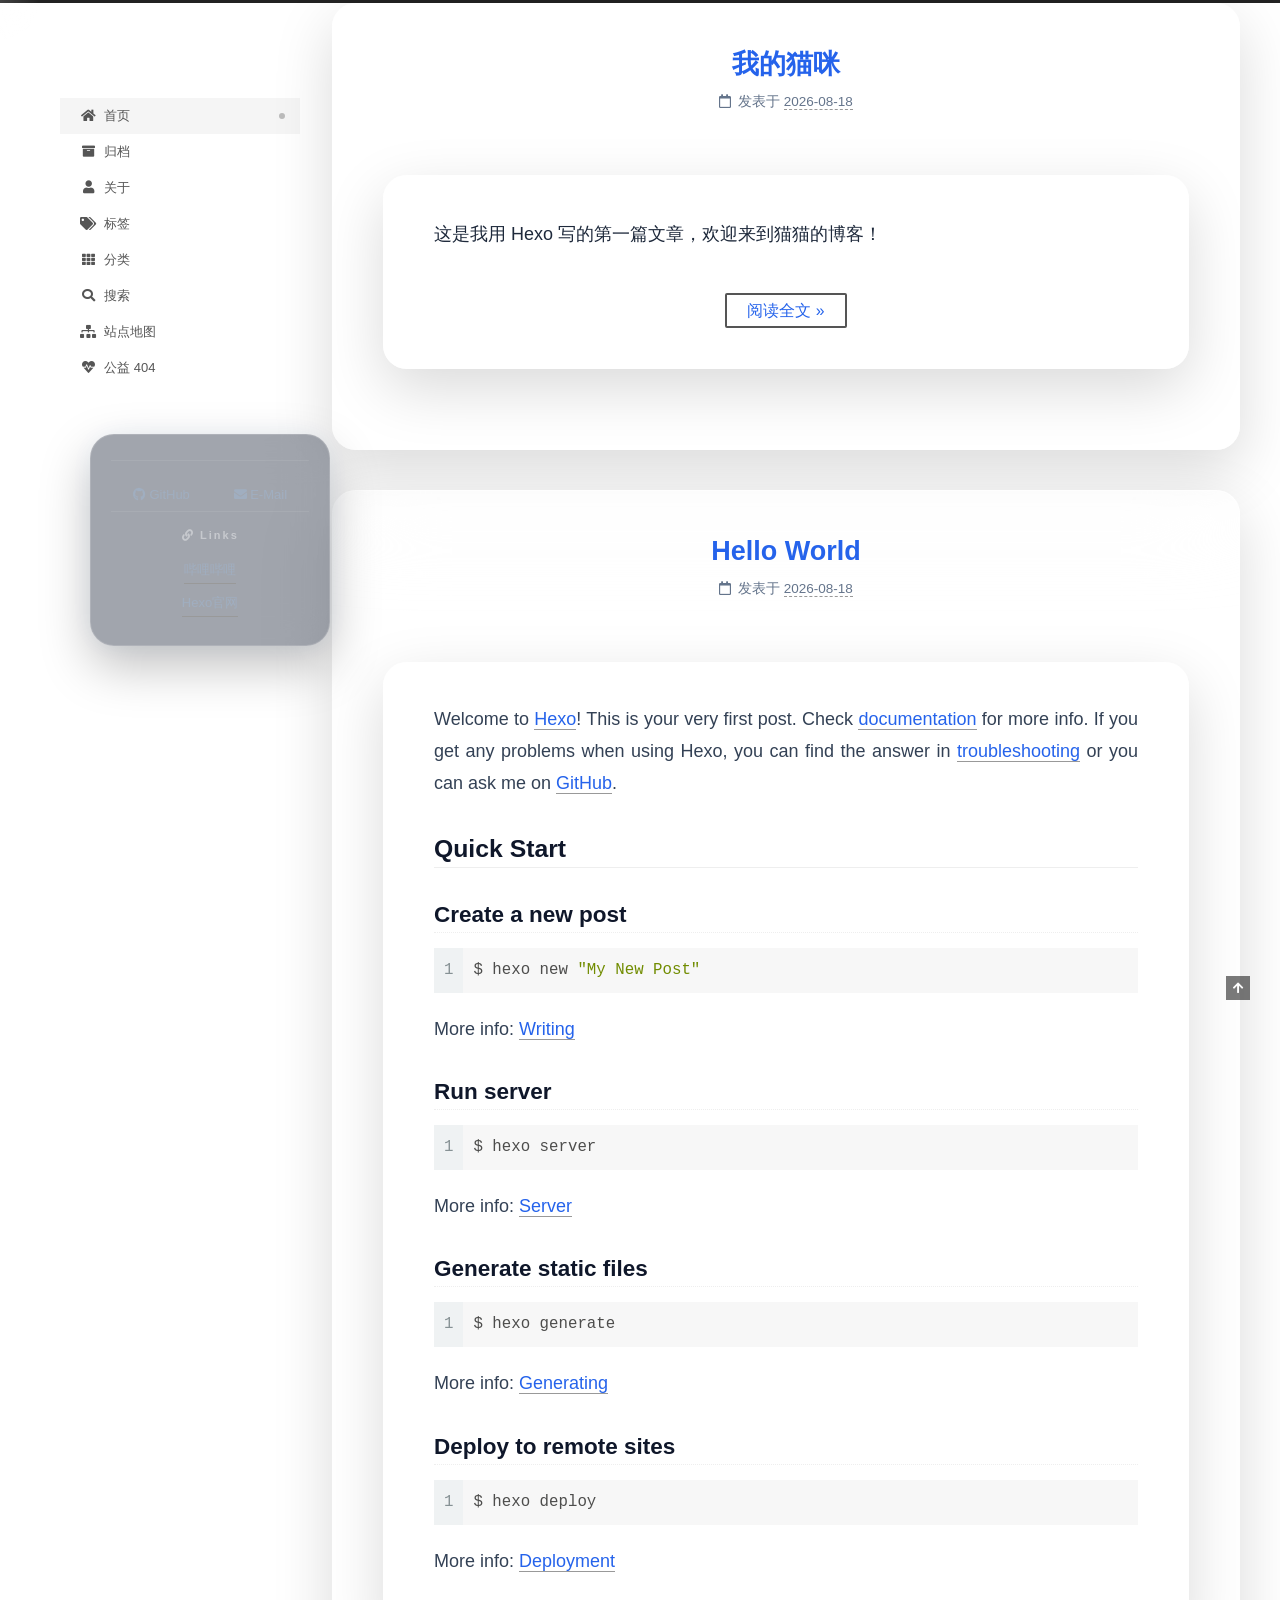
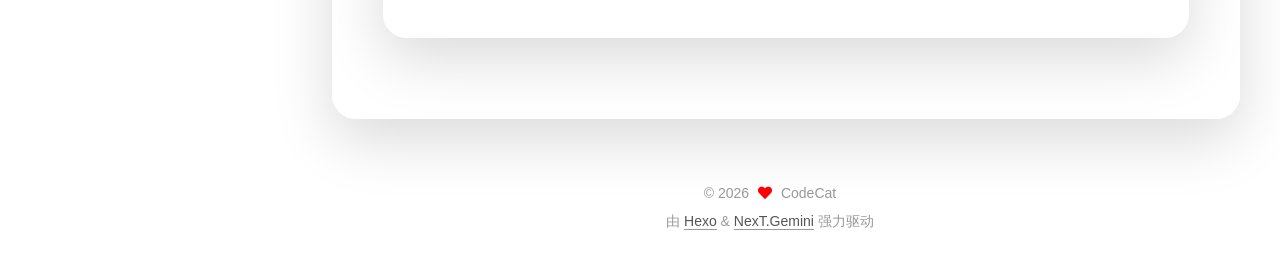
==== index.html @ e02eefaa "Site updated: 2026-08-18 12:33:23" ====
<!DOCTYPE html>
<html lang="zh-CN">
<head>
  <meta charset="UTF-8">
<meta name="viewport" content="width=device-width, initial-scale=1, maximum-scale=2">
<meta name="theme-color" content="#222">
<meta name="generator" content="Hexo 8.1.2">
  <link rel="apple-touch-icon" sizes="180x180" href="/images/apple-touch-icon-next.png">
  <link rel="icon" type="image/png" sizes="32x32" href="/images/favicon-32x32-next.png">
  <link rel="icon" type="image/png" sizes="16x16" href="/images/favicon-16x16-next.png">
  <link rel="mask-icon" href="/images/logo.svg" color="#222">

<link rel="stylesheet" href="/css/main.css">


<link rel="stylesheet" href="/lib/font-awesome/css/all.min.css">

<script id="hexo-configurations">
    var NexT = window.NexT || {};
    var CONFIG = {"hostname":"example.com","root":"/","scheme":"Gemini","version":"7.8.0","exturl":false,"sidebar":{"position":"left","display":"post","padding":18,"offset":12,"onmobile":false,"background":"rgba(255, 255, 255, 0.75)","backdrop":true},"copycode":{"enable":false,"show_result":false,"style":null},"back2top":{"enable":true,"sidebar":false,"scrollpercent":false},"bookmark":{"enable":false,"color":"#222","save":"auto"},"fancybox":false,"mediumzoom":false,"lazyload":false,"pangu":false,"comments":{"style":"tabs","active":null,"storage":true,"lazyload":false,"nav":null},"algolia":{"hits":{"per_page":10},"labels":{"input_placeholder":"Search for Posts","hits_empty":"We didn't find any results for the search: ${query}","hits_stats":"${hits} results found in ${time} ms"}},"localsearch":{"enable":false,"trigger":"auto","top_n_per_article":1,"unescape":false,"preload":false},"motion":{"enable":true,"async":false,"transition":{"post_block":"fadeIn","post_header":"slideDownIn","post_body":"slideDownIn","coll_header":"slideLeftIn","sidebar":"slideUpIn"}}};
  </script>

  <meta name="description" content="一个涉及多方面的博客">
<meta property="og:type" content="website">
<meta property="og:title" content="CodeCat&#39;s Blog">
<meta property="og:url" content="http://example.com/index.html">
<meta property="og:site_name" content="CodeCat&#39;s Blog">
<meta property="og:description" content="一个涉及多方面的博客">
<meta property="og:locale" content="zh_CN">
<meta property="article:author" content="CodeCat">
<meta name="twitter:card" content="summary">

<link rel="canonical" href="http://example.com/">


<script id="page-configurations">
  // https://hexo.io/docs/variables.html
  CONFIG.page = {
    sidebar: "",
    isHome : true,
    isPost : false,
    lang   : 'zh-CN'
  };
</script>

  <title>CodeCat's Blog</title>
  






  <noscript>
  <style>
  .use-motion .brand,
  .use-motion .menu-item,
  .sidebar-inner,
  .use-motion .post-block,
  .use-motion .pagination,
  .use-motion .comments,
  .use-motion .post-header,
  .use-motion .post-body,
  .use-motion .collection-header { opacity: initial; }

  .use-motion .site-title,
  .use-motion .site-subtitle {
    opacity: initial;
    top: initial;
  }

  .use-motion .logo-line-before i { left: initial; }
  .use-motion .logo-line-after i { right: initial; }
  </style>
</noscript>

</head>

<body itemscope itemtype="http://schema.org/WebPage">
  <div class="container use-motion">
    <div class="headband"></div>

    <header class="header" itemscope itemtype="http://schema.org/WPHeader">
      <div class="header-inner"><div class="site-brand-container">
  <div class="site-nav-toggle">
    <div class="toggle" aria-label="切换导航栏">
      <span class="toggle-line toggle-line-first"></span>
      <span class="toggle-line toggle-line-middle"></span>
      <span class="toggle-line toggle-line-last"></span>
    </div>
  </div>

  <div class="site-meta">

    <a href="/" class="brand" rel="start">
      <span class="logo-line-before"><i></i></span>
      <h1 class="site-title">CodeCat's Blog</h1>
      <span class="logo-line-after"><i></i></span>
    </a>
  </div>

  <div class="site-nav-right">
    <div class="toggle popup-trigger">
    </div>
  </div>
</div>




<nav class="site-nav">
  <ul id="menu" class="main-menu menu">
        <li class="menu-item menu-item-home">

    <a href="/" rel="section"><i class="fa fa-home fa-fw"></i>首页</a>

  </li>
        <li class="menu-item menu-item-archives">

    <a href="/archives/" rel="section"><i class="fa fa-archive fa-fw"></i>归档</a>

  </li>
        <li class="menu-item menu-item-about">

    <a href="/about/" rel="section"><i class="fa fa-user fa-fw"></i>关于</a>

  </li>
        <li class="menu-item menu-item-tags">

    <a href="/tags/" rel="section"><i class="fa fa-tags fa-fw"></i>标签</a>

  </li>
        <li class="menu-item menu-item-categories">

    <a href="/categories/" rel="section"><i class="fa fa-th fa-fw"></i>分类</a>

  </li>
        <li class="menu-item menu-item-search">

    <a href="/search/" rel="section"><i class="fa fa-search fa-fw"></i>搜索</a>

  </li>
        <li class="menu-item menu-item-sitemap">

    <a href="/sitemap.xml" rel="section"><i class="fa fa-sitemap fa-fw"></i>站点地图</a>

  </li>
        <li class="menu-item menu-item-commonweal">

    <a href="/404/" rel="section"><i class="fa fa-heartbeat fa-fw"></i>公益 404</a>

  </li>
  </ul>
</nav>




</div>
    </header>

    
  <div class="back-to-top">
    <i class="fa fa-arrow-up"></i>
    <span>0%</span>
  </div>


    <main class="main">
      <div class="main-inner">
        <div class="content-wrap">
          

          <div class="content index posts-expand">
            
      
  
  
  <article itemscope itemtype="http://schema.org/Article" class="post-block" lang="zh-CN">
    <link itemprop="mainEntityOfPage" href="http://example.com/2026/08/18/%E6%88%91%E7%9A%84%E7%8C%AB%E5%92%AA/">

    <span hidden itemprop="author" itemscope itemtype="http://schema.org/Person">
      <meta itemprop="image" content="https://cdn-icons-png.flaticon.com/512/616/408/616408.png">
      <meta itemprop="name" content="CodeCat">
      <meta itemprop="description" content="一个涉及多方面的博客">
    </span>

    <span hidden itemprop="publisher" itemscope itemtype="http://schema.org/Organization">
      <meta itemprop="name" content="CodeCat's Blog">
    </span>
      <header class="post-header">
        <h2 class="post-title" itemprop="name headline">
          
            <a href="/2026/08/18/%E6%88%91%E7%9A%84%E7%8C%AB%E5%92%AA/" class="post-title-link" itemprop="url">我的猫咪</a>
        </h2>

        <div class="post-meta">
            <span class="post-meta-item">
              <span class="post-meta-item-icon">
                <i class="far fa-calendar"></i>
              </span>
              <span class="post-meta-item-text">发表于</span>
              

              <time title="创建时间：2026-08-18 14:00:00 / 修改时间：11:48:17" itemprop="dateCreated datePublished" datetime="2026-08-18T14:00:00+08:00">2026-08-18</time>
            </span>

          

        </div>
      </header>

    
    
    
    <div class="post-body" itemprop="articleBody">

      
          这是我用 Hexo 写的第一篇文章，欢迎来到猫猫的博客！
          <!--noindex-->
            <div class="post-button">
              <a class="btn" href="/2026/08/18/%E6%88%91%E7%9A%84%E7%8C%AB%E5%92%AA/#more" rel="contents">
                阅读全文 &raquo;
              </a>
            </div>
          <!--/noindex-->
        
      
    </div>

    
    
    
      <footer class="post-footer">
        <div class="post-eof"></div>
      </footer>
  </article>
  
  
  

      
  
  
  <article itemscope itemtype="http://schema.org/Article" class="post-block" lang="zh-CN">
    <link itemprop="mainEntityOfPage" href="http://example.com/2026/08/18/hello-world/">

    <span hidden itemprop="author" itemscope itemtype="http://schema.org/Person">
      <meta itemprop="image" content="https://cdn-icons-png.flaticon.com/512/616/408/616408.png">
      <meta itemprop="name" content="CodeCat">
      <meta itemprop="description" content="一个涉及多方面的博客">
    </span>

    <span hidden itemprop="publisher" itemscope itemtype="http://schema.org/Organization">
      <meta itemprop="name" content="CodeCat's Blog">
    </span>
      <header class="post-header">
        <h2 class="post-title" itemprop="name headline">
          
            <a href="/2026/08/18/hello-world/" class="post-title-link" itemprop="url">Hello World</a>
        </h2>

        <div class="post-meta">
            <span class="post-meta-item">
              <span class="post-meta-item-icon">
                <i class="far fa-calendar"></i>
              </span>
              <span class="post-meta-item-text">发表于</span>

              <time title="创建时间：2026-08-18 10:49:06" itemprop="dateCreated datePublished" datetime="2026-08-18T10:49:06+08:00">2026-08-18</time>
            </span>

          

        </div>
      </header>

    
    
    
    <div class="post-body" itemprop="articleBody">

      
          <p>Welcome to <a target="_blank" rel="noopener" href="https://hexo.io/">Hexo</a>! This is your very first post. Check <a target="_blank" rel="noopener" href="https://hexo.io/docs/">documentation</a> for more info. If you get any problems when using Hexo, you can find the answer in <a target="_blank" rel="noopener" href="https://hexo.io/docs/troubleshooting.html">troubleshooting</a> or you can ask me on <a target="_blank" rel="noopener" href="https://github.com/hexojs/hexo/issues">GitHub</a>.</p>
<h2 id="Quick-Start"><a href="#Quick-Start" class="headerlink" title="Quick Start"></a>Quick Start</h2><h3 id="Create-a-new-post"><a href="#Create-a-new-post" class="headerlink" title="Create a new post"></a>Create a new post</h3><figure class="highlight bash"><table><tr><td class="gutter"><pre><span class="line">1</span><br></pre></td><td class="code"><pre><span class="line">$ hexo new <span class="string">&quot;My New Post&quot;</span></span><br></pre></td></tr></table></figure>

<p>More info: <a target="_blank" rel="noopener" href="https://hexo.io/docs/writing.html">Writing</a></p>
<h3 id="Run-server"><a href="#Run-server" class="headerlink" title="Run server"></a>Run server</h3><figure class="highlight bash"><table><tr><td class="gutter"><pre><span class="line">1</span><br></pre></td><td class="code"><pre><span class="line">$ hexo server</span><br></pre></td></tr></table></figure>

<p>More info: <a target="_blank" rel="noopener" href="https://hexo.io/docs/server.html">Server</a></p>
<h3 id="Generate-static-files"><a href="#Generate-static-files" class="headerlink" title="Generate static files"></a>Generate static files</h3><figure class="highlight bash"><table><tr><td class="gutter"><pre><span class="line">1</span><br></pre></td><td class="code"><pre><span class="line">$ hexo generate</span><br></pre></td></tr></table></figure>

<p>More info: <a target="_blank" rel="noopener" href="https://hexo.io/docs/generating.html">Generating</a></p>
<h3 id="Deploy-to-remote-sites"><a href="#Deploy-to-remote-sites" class="headerlink" title="Deploy to remote sites"></a>Deploy to remote sites</h3><figure class="highlight bash"><table><tr><td class="gutter"><pre><span class="line">1</span><br></pre></td><td class="code"><pre><span class="line">$ hexo deploy</span><br></pre></td></tr></table></figure>

<p>More info: <a target="_blank" rel="noopener" href="https://hexo.io/docs/one-command-deployment.html">Deployment</a></p>

      
    </div>

    
    
    
      <footer class="post-footer">
        <div class="post-eof"></div>
      </footer>
  </article>
  
  
  


  



          </div>
          

<script>
  window.addEventListener('tabs:register', () => {
    let { activeClass } = CONFIG.comments;
    if (CONFIG.comments.storage) {
      activeClass = localStorage.getItem('comments_active') || activeClass;
    }
    if (activeClass) {
      let activeTab = document.querySelector(`a[href="#comment-${activeClass}"]`);
      if (activeTab) {
        activeTab.click();
      }
    }
  });
  if (CONFIG.comments.storage) {
    window.addEventListener('tabs:click', event => {
      if (!event.target.matches('.tabs-comment .tab-content .tab-pane')) return;
      let commentClass = event.target.classList[1];
      localStorage.setItem('comments_active', commentClass);
    });
  }
</script>

        </div>
          
  
  <div class="toggle sidebar-toggle">
    <span class="toggle-line toggle-line-first"></span>
    <span class="toggle-line toggle-line-middle"></span>
    <span class="toggle-line toggle-line-last"></span>
  </div>

  <aside class="sidebar">
    <div class="sidebar-inner">

      <ul class="sidebar-nav motion-element">
        <li class="sidebar-nav-toc">
          文章目录
        </li>
        <li class="sidebar-nav-overview">
          站点概览
        </li>
      </ul>

      <!--noindex-->
      <div class="post-toc-wrap sidebar-panel">
      </div>
      <!--/noindex-->

      <div class="site-overview-wrap sidebar-panel">
        <div class="site-author motion-element" itemprop="author" itemscope itemtype="http://schema.org/Person">
    <img class="site-author-image" itemprop="image" alt="CodeCat"
      src="https://cdn-icons-png.flaticon.com/512/616/408/616408.png">
  <p class="site-author-name" itemprop="name">CodeCat</p>
  <div class="site-description" itemprop="description">一个涉及多方面的博客</div>
</div>
<div class="site-state-wrap motion-element">
  <nav class="site-state">
      <div class="site-state-item site-state-posts">
          <a href="/archives/">
        
          <span class="site-state-item-count">2</span>
          <span class="site-state-item-name">日志</span>
        </a>
      </div>
  </nav>
</div>
  <div class="links-of-author motion-element">
      <span class="links-of-author-item">
        <a href="https://github.com/CodeCat250704" title="GitHub → https:&#x2F;&#x2F;github.com&#x2F;CodeCat250704" rel="noopener" target="_blank"><i class="fab fa-github fa-fw"></i>GitHub</a>
      </span>
      <span class="links-of-author-item">
        <a href="mailto:xsh3304832000@163.com" title="E-Mail → mailto:xsh3304832000@163.com" rel="noopener" target="_blank"><i class="fa fa-envelope fa-fw"></i>E-Mail</a>
      </span>
  </div>


  <div class="links-of-blogroll motion-element">
    <div class="links-of-blogroll-title"><i class="fa fa-link fa-fw"></i>
      Links
    </div>
    <ul class="links-of-blogroll-list">
        <li class="links-of-blogroll-item">
          <a href="https://www.bilibili.com/" title="https:&#x2F;&#x2F;www.bilibili.com" rel="noopener" target="_blank">哔哩哔哩</a>
        </li>
        <li class="links-of-blogroll-item">
          <a href="https://hexo.io/" title="https:&#x2F;&#x2F;hexo.io" rel="noopener" target="_blank">Hexo官网</a>
        </li>
    </ul>
  </div>

      </div>

    </div>
  </aside>
  <div id="sidebar-dimmer"></div>


      </div>
    </main>

    <footer class="footer">
      <div class="footer-inner">
        

        

<div class="copyright">
  
  &copy; 
  <span itemprop="copyrightYear">2026</span>
  <span class="with-love">
    <i class="fa fa-heart"></i>
  </span>
  <span class="author" itemprop="copyrightHolder">CodeCat</span>
</div>
  <div class="powered-by">由 <a href="https://hexo.io/" class="theme-link" rel="noopener" target="_blank">Hexo</a> & <a href="https://theme-next.org/" class="theme-link" rel="noopener" target="_blank">NexT.Gemini</a> 强力驱动
  </div>

        








      </div>
    </footer>
  </div>

  
  <script src="/lib/anime.min.js"></script>
  <script src="/lib/velocity/velocity.min.js"></script>
  <script src="/lib/velocity/velocity.ui.min.js"></script>

<script src="/js/utils.js"></script>

<script src="/js/motion.js"></script>


<script src="/js/schemes/pisces.js"></script>


<script src="/js/next-boot.js"></script>




  















  

  

<!-- ======================================================= -->
<!-- 引入动态水波与水花溅出特效 -->
<!-- ======================================================= -->
<style>
  /* 水波纹容器 - 覆盖全屏 */
  #ripple-container {
    position: fixed;
    top: 0;
    left: 0;
    width: 100vw;
    height: 100vh;
    pointer-events: none; /* 让鼠标事件穿透过去，不影响点击博客本身 */
    z-index: 9999;
    overflow: hidden;
  }

  /* 单个水花粒子的样式 */
  .ripple-particle {
    position: absolute;
    border-radius: 50%;
    background: rgba(255, 255, 255, 0.4);
    transform: translate(-50%, -50%) scale(0);
    animation: rippleEffect 1s ease-out forwards;
    pointer-events: none;
  }

  /* 鼠标移动的流光微光 */
  .glow-follow {
    position: absolute;
    width: 80px;
    height: 80px;
    border-radius: 50%;
    background: radial-gradient(circle, rgba(255, 255, 255, 0.15) 0%, transparent 70%);
    transform: translate(-50%, -50%);
    transition: all 0.1s linear;
    pointer-events: none;
  }

  /* 水花溅出的动画定义 */
  @keyframes rippleEffect {
    0% {
      transform: translate(-50%, -50%) scale(0);
      opacity: 1;
    }
    100% {
      transform: translate(-50%, -50%) scale(4);
      opacity: 0;
    }
  }
</style>

<!-- 挂载节点 -->
<div id="ripple-container">
  <div class="glow-follow" id="mouseGlow"></div>
</div>

<script>
  document.addEventListener('DOMContentLoaded', function() {
    const container = document.getElementById('ripple-container');
    const glow = document.getElementById('mouseGlow');

    // 1. 鼠标移动：产生淡淡的流光跟随
    document.addEventListener('mousemove', function(e) {
      glow.style.left = e.clientX + 'px';
      glow.style.top = e.clientY + 'px';
    });

    // 2. 鼠标点击（无论是左键、右键、中键）：产生水花溅出
    document.addEventListener('mousedown', function(e) {
      // 创建 6 个随机方向的粒子，模拟水花
      for (let i = 0; i < 6; i++) {
        const particle = document.createElement('div');
        particle.className = 'ripple-particle';
        
        // 随机大小 15px ~ 40px
        const size = Math.random() * 25 + 15;
        particle.style.width = size + 'px';
        particle.style.height = size + 'px';
        particle.style.left = e.clientX + 'px';
        particle.style.top = e.clientY + 'px';

        // 随机颜色（半透明白+微弱彩色）
        const hue = Math.random() * 360;
        particle.style.background = `hsla(${hue}, 80%, 80%, 0.4)`;

        // 随机方向偏移
        const angle = Math.random() * Math.PI * 2;
        const distance = Math.random() * 40 + 20;
        const tx = Math.cos(angle) * distance;
        const ty = Math.sin(angle) * distance - 10; // 稍微向上飘

        // 注入自定义动画
        particle.style.animation = `rippleEffect 0.8s ease-out forwards`;
        particle.style.transform = `translate(calc(-50% + ${tx}px), calc(-50% + ${ty}px)) scale(0)`;

        container.appendChild(particle);

        // 动画结束后自动移除节点，防止卡顿
        setTimeout(() => {
          particle.remove();
        }, 800);
      }
    });
  });
</script>
<!-- ======================================================= -->

<!-- 菜单点击360度翻转特效 -->
<script>
document.addEventListener('DOMContentLoaded', function() {
  // 找到所有侧边栏的菜单按钮
  const menuItems = document.querySelectorAll('.menu-item a');
  
  menuItems.forEach(function(btn) {
    btn.addEventListener('click', function(e) {
      // 移除其他按钮可能残留的动画类
      document.querySelectorAll('.menu-item a.flip-active').forEach(function(el) {
        el.classList.remove('flip-active');
      });
      
      // 给当前点击的按钮加上触发类
      btn.classList.add('flip-active');
      
      // 动画结束后移除类（方便下次点击）
      setTimeout(() => {
        btn.classList.remove('flip-active');
      }, 800);
    });
  });
});
</script>

<style>
/* 翻转动画核心 CSS */
.menu-item a {
  transition: all 0.3s ease !important;
  backface-visibility: hidden !important;
}

.menu-item a.flip-active {
  animation: flip360 0.7s cubic-bezier(0.455, 0.030, 0.515, 0.955) forwards !important;
}

@keyframes flip360 {
  0% {
    transform: rotateY(0deg) scale(1);
    background: rgba(255, 255, 255, 0.05);
  }
  50% {
    transform: rotateY(180deg) scale(1.15);
    background: rgba(0, 150, 255, 0.4);
    border-color: rgba(255, 255, 255, 0.8);
    box-shadow: 0 0 40px rgba(0, 150, 255, 0.6);
  }
  100% {
    transform: rotateY(360deg) scale(1);
    background: rgba(255, 255, 255, 0.08);
  }
}
</style>

</body>
</html>
---- css/main.css ----
:root {
  --body-bg-color: #eee;
  --content-bg-color: #fff;
  --card-bg-color: #f5f5f5;
  --text-color: #555;
  --blockquote-color: #666;
  --link-color: #555;
  --link-hover-color: #222;
  --brand-color: #fff;
  --brand-hover-color: #fff;
  --table-row-odd-bg-color: #f9f9f9;
  --table-row-hover-bg-color: #f5f5f5;
  --menu-item-bg-color: #f5f5f5;
  --btn-default-bg: #fff;
  --btn-default-color: #555;
  --btn-default-border-color: #555;
  --btn-default-hover-bg: #222;
  --btn-default-hover-color: #fff;
  --btn-default-hover-border-color: #222;
}
@media (prefers-color-scheme: dark) {
  :root {
    --body-bg-color: #282828;
    --content-bg-color: #333;
    --card-bg-color: #555;
    --text-color: #ccc;
    --blockquote-color: #bbb;
    --link-color: #ccc;
    --link-hover-color: #eee;
    --brand-color: #ddd;
    --brand-hover-color: #ddd;
    --table-row-odd-bg-color: #282828;
    --table-row-hover-bg-color: #363636;
    --menu-item-bg-color: #555;
    --btn-default-bg: #222;
    --btn-default-color: #ccc;
    --btn-default-border-color: #555;
    --btn-default-hover-bg: #666;
    --btn-default-hover-color: #ccc;
    --btn-default-hover-border-color: #666;
  }
  img {
    opacity: 0.75;
  }
  img:hover {
    opacity: 0.9;
  }
}
html {
  line-height: 1.15; /* 1 */
  -webkit-text-size-adjust: 100%; /* 2 */
}
body {
  margin: 0;
}
main {
  display: block;
}
h1 {
  font-size: 2em;
  margin: 0.67em 0;
}
hr {
  box-sizing: content-box; /* 1 */
  height: 0; /* 1 */
  overflow: visible; /* 2 */
}
pre {
  font-family: monospace, monospace; /* 1 */
  font-size: 1em; /* 2 */
}
a {
  background: transparent;
}
abbr[title] {
  border-bottom: none; /* 1 */
  text-decoration: underline; /* 2 */
  text-decoration: underline dotted; /* 2 */
}
b,
strong {
  font-weight: bolder;
}
code,
kbd,
samp {
  font-family: monospace, monospace; /* 1 */
  font-size: 1em; /* 2 */
}
small {
  font-size: 80%;
}
sub,
sup {
  font-size: 75%;
  line-height: 0;
  position: relative;
  vertical-align: baseline;
}
sub {
  bottom: -0.25em;
}
sup {
  top: -0.5em;
}
img {
  border-style: none;
}
button,
input,
optgroup,
select,
textarea {
  font-family: inherit; /* 1 */
  font-size: 100%; /* 1 */
  line-height: 1.15; /* 1 */
  margin: 0; /* 2 */
}
button,
input {
/* 1 */
  overflow: visible;
}
button,
select {
/* 1 */
  text-transform: none;
}
button,
[type='button'],
[type='reset'],
[type='submit'] {
  -webkit-appearance: button;
}
button::-moz-focus-inner,
[type='button']::-moz-focus-inner,
[type='reset']::-moz-focus-inner,
[type='submit']::-moz-focus-inner {
  border-style: none;
  padding: 0;
}
button:-moz-focusring,
[type='button']:-moz-focusring,
[type='reset']:-moz-focusring,
[type='submit']:-moz-focusring {
  outline: 1px dotted ButtonText;
}
fieldset {
  padding: 0.35em 0.75em 0.625em;
}
legend {
  box-sizing: border-box; /* 1 */
  color: inherit; /* 2 */
  display: table; /* 1 */
  max-width: 100%; /* 1 */
  padding: 0; /* 3 */
  white-space: normal; /* 1 */
}
progress {
  vertical-align: baseline;
}
textarea {
  overflow: auto;
}
[type='checkbox'],
[type='radio'] {
  box-sizing: border-box; /* 1 */
  padding: 0; /* 2 */
}
[type='number']::-webkit-inner-spin-button,
[type='number']::-webkit-outer-spin-button {
  height: auto;
}
[type='search'] {
  outline-offset: -2px; /* 2 */
  -webkit-appearance: textfield; /* 1 */
}
[type='search']::-webkit-search-decoration {
  -webkit-appearance: none;
}
::-webkit-file-upload-button {
  font: inherit; /* 2 */
  -webkit-appearance: button; /* 1 */
}
details {
  display: block;
}
summary {
  display: list-item;
}
template {
  display: none;
}
[hidden] {
  display: none;
}
::selection {
  background: #262a30;
  color: #eee;
}
html,
body {
  height: 100%;
}
body {
  background: var(--body-bg-color);
  color: var(--text-color);
  font-family: 'Lato', "PingFang SC", "Microsoft YaHei", sans-serif;
  font-size: 1em;
  line-height: 2;
}
@media (max-width: 991px) {
  body {
    padding-left: 0 !important;
    padding-right: 0 !important;
  }
}
h1,
h2,
h3,
h4,
h5,
h6 {
  font-family: 'Lato', "PingFang SC", "Microsoft YaHei", sans-serif;
  font-weight: bold;
  line-height: 1.5;
  margin: 20px 0 15px;
}
h1 {
  font-size: 1.5em;
}
h2 {
  font-size: 1.375em;
}
h3 {
  font-size: 1.25em;
}
h4 {
  font-size: 1.125em;
}
h5 {
  font-size: 1em;
}
h6 {
  font-size: 0.875em;
}
p {
  margin: 0 0 20px 0;
}
a,
span.exturl {
  border-bottom: 1px solid #999;
  color: var(--link-color);
  outline: 0;
  text-decoration: none;
  overflow-wrap: break-word;
  word-wrap: break-word;
  cursor: pointer;
}
a:hover,
span.exturl:hover {
  border-bottom-color: var(--link-hover-color);
  color: var(--link-hover-color);
}
iframe,
img,
video {
  display: block;
  margin-left: auto;
  margin-right: auto;
  max-width: 100%;
}
hr {
  background-image: repeating-linear-gradient(-45deg, #ddd, #ddd 4px, transparent 4px, transparent 8px);
  border: 0;
  height: 3px;
  margin: 40px 0;
}
blockquote {
  border-left: 4px solid #ddd;
  color: var(--blockquote-color);
  margin: 0;
  padding: 0 15px;
}
blockquote cite::before {
  content: '-';
  padding: 0 5px;
}
dt {
  font-weight: bold;
}
dd {
  margin: 0;
  padding: 0;
}
kbd {
  background-color: #f5f5f5;
  background-image: linear-gradient(#eee, #fff, #eee);
  border: 1px solid #ccc;
  border-radius: 0.2em;
  box-shadow: 0.1em 0.1em 0.2em rgba(0,0,0,0.1);
  color: #555;
  font-family: inherit;
  padding: 0.1em 0.3em;
  white-space: nowrap;
}
.table-container {
  overflow: auto;
}
table {
  border-collapse: collapse;
  border-spacing: 0;
  font-size: 0.875em;
  margin: 0 0 20px 0;
  width: 100%;
}
tbody tr:nth-of-type(odd) {
  background: var(--table-row-odd-bg-color);
}
tbody tr:hover {
  background: var(--table-row-hover-bg-color);
}
caption,
th,
td {
  font-weight: normal;
  padding: 8px;
  vertical-align: middle;
}
th,
td {
  border: 1px solid #ddd;
  border-bottom: 3px solid #ddd;
}
th {
  font-weight: 700;
  padding-bottom: 10px;
}
td {
  border-bottom-width: 1px;
}
.btn {
  background: var(--btn-default-bg);
  border: 2px solid var(--btn-default-border-color);
  border-radius: 2px;
  color: var(--btn-default-color);
  display: inline-block;
  font-size: 0.875em;
  line-height: 2;
  padding: 0 20px;
  text-decoration: none;
  transition-property: background-color;
  transition-delay: 0s;
  transition-duration: 0.2s;
  transition-timing-function: ease-in-out;
}
.btn:hover {
  background: var(--btn-default-hover-bg);
  border-color: var(--btn-default-hover-border-color);
  color: var(--btn-default-hover-color);
}
.btn + .btn {
  margin: 0 0 8px 8px;
}
.btn .fa-fw {
  text-align: left;
  width: 1.285714285714286em;
}
.toggle {
  line-height: 0;
}
.toggle .toggle-line {
  background: #fff;
  display: inline-block;
  height: 2px;
  left: 0;
  position: relative;
  top: 0;
  transition: all 0.4s;
  vertical-align: top;
  width: 100%;
}
.toggle .toggle-line:not(:first-child) {
  margin-top: 3px;
}
.toggle.toggle-arrow .toggle-line-first {
  left: 50%;
  top: 2px;
  transform: rotate(45deg);
  width: 50%;
}
.toggle.toggle-arrow .toggle-line-middle {
  left: 2px;
  width: 90%;
}
.toggle.toggle-arrow .toggle-line-last {
  left: 50%;
  top: -2px;
  transform: rotate(-45deg);
  width: 50%;
}
.toggle.toggle-close .toggle-line-first {
  transform: rotate(-45deg);
  top: 5px;
}
.toggle.toggle-close .toggle-line-middle {
  opacity: 0;
}
.toggle.toggle-close .toggle-line-last {
  transform: rotate(45deg);
  top: -5px;
}
.highlight,
pre {
  background: #f7f7f7;
  color: #4d4d4c;
  line-height: 1.6;
  margin: 0 auto 20px;
}
pre,
code {
  font-family: consolas, Menlo, monospace, "PingFang SC", "Microsoft YaHei";
}
code {
  background: #eee;
  border-radius: 3px;
  color: #555;
  padding: 2px 4px;
  overflow-wrap: break-word;
  word-wrap: break-word;
}
.highlight *::selection {
  background: #d6d6d6;
}
.highlight pre {
  border: 0;
  margin: 0;
  padding: 10px 0;
}
.highlight table {
  border: 0;
  margin: 0;
  width: auto;
}
.highlight td {
  border: 0;
  padding: 0;
}
.highlight figcaption {
  background: #eff2f3;
  color: #4d4d4c;
  display: flex;
  font-size: 0.875em;
  justify-content: space-between;
  line-height: 1.2;
  padding: 0.5em;
}
.highlight figcaption a {
  color: #4d4d4c;
}
.highlight figcaption a:hover {
  border-bottom-color: #4d4d4c;
}
.highlight .gutter {
  -moz-user-select: none;
  -ms-user-select: none;
  -webkit-user-select: none;
  user-select: none;
}
.highlight .gutter pre {
  background: #eff2f3;
  color: #869194;
  padding-left: 10px;
  padding-right: 10px;
  text-align: right;
}
.highlight .code pre {
  background: #f7f7f7;
  padding-left: 10px;
  width: 100%;
}
.gist table {
  width: auto;
}
.gist table td {
  border: 0;
}
pre {
  overflow: auto;
  padding: 10px;
}
pre code {
  background: none;
  color: #4d4d4c;
  font-size: 0.875em;
  padding: 0;
  text-shadow: none;
}
pre .deletion {
  background: #fdd;
}
pre .addition {
  background: #dfd;
}
pre .meta {
  color: #eab700;
  -moz-user-select: none;
  -ms-user-select: none;
  -webkit-user-select: none;
  user-select: none;
}
pre .comment {
  color: #8e908c;
}
pre .variable,
pre .attribute,
pre .tag,
pre .name,
pre .regexp,
pre .ruby .constant,
pre .xml .tag .title,
pre .xml .pi,
pre .xml .doctype,
pre .html .doctype,
pre .css .id,
pre .css .class,
pre .css .pseudo {
  color: #c82829;
}
pre .number,
pre .preprocessor,
pre .built_in,
pre .builtin-name,
pre .literal,
pre .params,
pre .constant,
pre .command {
  color: #f5871f;
}
pre .ruby .class .title,
pre .css .rules .attribute,
pre .string,
pre .symbol,
pre .value,
pre .inheritance,
pre .header,
pre .ruby .symbol,
pre .xml .cdata,
pre .special,
pre .formula {
  color: #718c00;
}
pre .title,
pre .css .hexcolor {
  color: #3e999f;
}
pre .function,
pre .python .decorator,
pre .python .title,
pre .ruby .function .title,
pre .ruby .title .keyword,
pre .perl .sub,
pre .javascript .title,
pre .coffeescript .title {
  color: #4271ae;
}
pre .keyword,
pre .javascript .function {
  color: #8959a8;
}
.blockquote-center {
  border-left: none;
  margin: 40px 0;
  padding: 0;
  position: relative;
  text-align: center;
}
.blockquote-center .fa {
  display: block;
  opacity: 0.6;
  position: absolute;
  width: 100%;
}
.blockquote-center .fa-quote-left {
  border-top: 1px solid #ccc;
  text-align: left;
  top: -20px;
}
.blockquote-center .fa-quote-right {
  border-bottom: 1px solid #ccc;
  text-align: right;
  bottom: -20px;
}
.blockquote-center p,
.blockquote-center div {
  text-align: center;
}
.post-body .group-picture img {
  margin: 0 auto;
  padding: 0 3px;
}
.group-picture-row {
  margin-bottom: 6px;
  overflow: hidden;
}
.group-picture-column {
  float: left;
  margin-bottom: 10px;
}
.post-body .label {
  color: #555;
  display: inline;
  padding: 0 2px;
}
.post-body .label.default {
  background: #f0f0f0;
}
.post-body .label.primary {
  background: #efe6f7;
}
.post-body .label.info {
  background: #e5f2f8;
}
.post-body .label.success {
  background: #e7f4e9;
}
.post-body .label.warning {
  background: #fcf6e1;
}
.post-body .label.danger {
  background: #fae8eb;
}
.post-body .tabs {
  margin-bottom: 20px;
}
.post-body .tabs,
.tabs-comment {
  display: block;
  padding-top: 10px;
  position: relative;
}
.post-body .tabs ul.nav-tabs,
.tabs-comment ul.nav-tabs {
  display: flex;
  flex-wrap: wrap;
  margin: 0;
  margin-bottom: -1px;
  padding: 0;
}
@media (max-width: 413px) {
  .post-body .tabs ul.nav-tabs,
  .tabs-comment ul.nav-tabs {
    display: block;
    margin-bottom: 5px;
  }
}
.post-body .tabs ul.nav-tabs li.tab,
.tabs-comment ul.nav-tabs li.tab {
  border-bottom: 1px solid #ddd;
  border-left: 1px solid transparent;
  border-right: 1px solid transparent;
  border-top: 3px solid transparent;
  flex-grow: 1;
  list-style-type: none;
  border-radius: 0 0 0 0;
}
@media (max-width: 413px) {
  .post-body .tabs ul.nav-tabs li.tab,
  .tabs-comment ul.nav-tabs li.tab {
    border-bottom: 1px solid transparent;
    border-left: 3px solid transparent;
    border-right: 1px solid transparent;
    border-top: 1px solid transparent;
  }
}
@media (max-width: 413px) {
  .post-body .tabs ul.nav-tabs li.tab,
  .tabs-comment ul.nav-tabs li.tab {
    border-radius: 0;
  }
}
.post-body .tabs ul.nav-tabs li.tab a,
.tabs-comment ul.nav-tabs li.tab a {
  border-bottom: initial;
  display: block;
  line-height: 1.8;
  outline: 0;
  padding: 0.25em 0.75em;
  text-align: center;
  transition-delay: 0s;
  transition-duration: 0.2s;
  transition-timing-function: ease-out;
}
.post-body .tabs ul.nav-tabs li.tab a i,
.tabs-comment ul.nav-tabs li.tab a i {
  width: 1.285714285714286em;
}
.post-body .tabs ul.nav-tabs li.tab.active,
.tabs-comment ul.nav-tabs li.tab.active {
  border-bottom: 1px solid transparent;
  border-left: 1px solid #ddd;
  border-right: 1px solid #ddd;
  border-top: 3px solid #fc6423;
}
@media (max-width: 413px) {
  .post-body .tabs ul.nav-tabs li.tab.active,
  .tabs-comment ul.nav-tabs li.tab.active {
    border-bottom: 1px solid #ddd;
    border-left: 3px solid #fc6423;
    border-right: 1px solid #ddd;
    border-top: 1px solid #ddd;
  }
}
.post-body .tabs ul.nav-tabs li.tab.active a,
.tabs-comment ul.nav-tabs li.tab.active a {
  color: var(--link-color);
  cursor: default;
}
.post-body .tabs .tab-content .tab-pane,
.tabs-comment .tab-content .tab-pane {
  border: 1px solid #ddd;
  border-top: 0;
  padding: 20px 20px 0 20px;
  border-radius: 0;
}
.post-body .tabs .tab-content .tab-pane:not(.active),
.tabs-comment .tab-content .tab-pane:not(.active) {
  display: none;
}
.post-body .tabs .tab-content .tab-pane.active,
.tabs-comment .tab-content .tab-pane.active {
  display: block;
}
.post-body .tabs .tab-content .tab-pane.active:nth-of-type(1),
.tabs-comment .tab-content .tab-pane.active:nth-of-type(1) {
  border-radius: 0 0 0 0;
}
@media (max-width: 413px) {
  .post-body .tabs .tab-content .tab-pane.active:nth-of-type(1),
  .tabs-comment .tab-content .tab-pane.active:nth-of-type(1) {
    border-radius: 0;
  }
}
.post-body .note {
  border-radius: 3px;
  margin-bottom: 20px;
  padding: 1em;
  position: relative;
  border: 1px solid #eee;
  border-left-width: 5px;
}
.post-body .note h2,
.post-body .note h3,
.post-body .note h4,
.post-body .note h5,
.post-body .note h6 {
  margin-top: 0;
  border-bottom: initial;
  margin-bottom: 0;
  padding-top: 0;
}
.post-body .note p:first-child,
.post-body .note ul:first-child,
.post-body .note ol:first-child,
.post-body .note table:first-child,
.post-body .note pre:first-child,
.post-body .note blockquote:first-child,
.post-body .note img:first-child {
  margin-top: 0;
}
.post-body .note p:last-child,
.post-body .note ul:last-child,
.post-body .note ol:last-child,
.post-body .note table:last-child,
.post-body .note pre:last-child,
.post-body .note blockquote:last-child,
.post-body .note img:last-child {
  margin-bottom: 0;
}
.post-body .note.default {
  border-left-color: #777;
}
.post-body .note.default h2,
.post-body .note.default h3,
.post-body .note.default h4,
.post-body .note.default h5,
.post-body .note.default h6 {
  color: #777;
}
.post-body .note.primary {
  border-left-color: #6f42c1;
}
.post-body .note.primary h2,
.post-body .note.primary h3,
.post-body .note.primary h4,
.post-body .note.primary h5,
.post-body .note.primary h6 {
  color: #6f42c1;
}
.post-body .note.info {
  border-left-color: #428bca;
}
.post-body .note.info h2,
.post-body .note.info h3,
.post-body .note.info h4,
.post-body .note.info h5,
.post-body .note.info h6 {
  color: #428bca;
}
.post-body .note.success {
  border-left-color: #5cb85c;
}
.post-body .note.success h2,
.post-body .note.success h3,
.post-body .note.success h4,
.post-body .note.success h5,
.post-body .note.success h6 {
  color: #5cb85c;
}
.post-body .note.warning {
  border-left-color: #f0ad4e;
}
.post-body .note.warning h2,
.post-body .note.warning h3,
.post-body .note.warning h4,
.post-body .note.warning h5,
.post-body .note.warning h6 {
  color: #f0ad4e;
}
.post-body .note.danger {
  border-left-color: #d9534f;
}
.post-body .note.danger h2,
.post-body .note.danger h3,
.post-body .note.danger h4,
.post-body .note.danger h5,
.post-body .note.danger h6 {
  color: #d9534f;
}
.pagination .prev,
.pagination .next,
.pagination .page-number,
.pagination .space {
  display: inline-block;
  margin: 0 10px;
  padding: 0 11px;
  position: relative;
  top: -1px;
}
@media (max-width: 767px) {
  .pagination .prev,
  .pagination .next,
  .pagination .page-number,
  .pagination .space {
    margin: 0 5px;
  }
}
.pagination {
  border-top: 1px solid #eee;
  margin: 120px 0 0;
  text-align: center;
}
.pagination .prev,
.pagination .next,
.pagination .page-number {
  border-bottom: 0;
  border-top: 1px solid #eee;
  transition-property: border-color;
  transition-delay: 0s;
  transition-duration: 0.2s;
  transition-timing-function: ease-in-out;
}
.pagination .prev:hover,
.pagination .next:hover,
.pagination .page-number:hover {
  border-top-color: #222;
}
.pagination .space {
  margin: 0;
  padding: 0;
}
.pagination .prev {
  margin-left: 0;
}
.pagination .next {
  margin-right: 0;
}
.pagination .page-number.current {
  background: #ccc;
  border-top-color: #ccc;
  color: #fff;
}
@media (max-width: 767px) {
  .pagination {
    border-top: none;
  }
  .pagination .prev,
  .pagination .next,
  .pagination .page-number {
    border-bottom: 1px solid #eee;
    border-top: 0;
    margin-bottom: 10px;
    padding: 0 10px;
  }
  .pagination .prev:hover,
  .pagination .next:hover,
  .pagination .page-number:hover {
    border-bottom-color: #222;
  }
}
.comments {
  margin-top: 60px;
  overflow: hidden;
}
.comment-button-group {
  display: flex;
  flex-wrap: wrap-reverse;
  justify-content: center;
  margin: 1em 0;
}
.comment-button-group .comment-button {
  margin: 0.1em 0.2em;
}
.comment-button-group .comment-button.active {
  background: var(--btn-default-hover-bg);
  border-color: var(--btn-default-hover-border-color);
  color: var(--btn-default-hover-color);
}
.comment-position {
  display: none;
}
.comment-position.active {
  display: block;
}
.tabs-comment {
  background: var(--content-bg-color);
  margin-top: 4em;
  padding-top: 0;
}
.tabs-comment .comments {
  border: 0;
  box-shadow: none;
  margin-top: 0;
  padding-top: 0;
}
.container {
  min-height: 100%;
  position: relative;
}
.main-inner {
  margin: 0 auto;
  width: calc(100% - 20px);
}
@media (min-width: 1200px) {
  .main-inner {
    width: 1160px;
  }
}
@media (min-width: 1600px) {
  .main-inner {
    width: 73%;
  }
}
@media (max-width: 767px) {
  .content-wrap {
    padding: 0 20px;
  }
}
.header {
  background: transparent;
}
.header-inner {
  margin: 0 auto;
  width: calc(100% - 20px);
}
@media (min-width: 1200px) {
  .header-inner {
    width: 1160px;
  }
}
@media (min-width: 1600px) {
  .header-inner {
    width: 73%;
  }
}
.site-brand-container {
  display: flex;
  flex-shrink: 0;
  padding: 0 10px;
}
.headband {
  background: #222;
  height: 3px;
}
.site-meta {
  flex-grow: 1;
  text-align: center;
}
@media (max-width: 767px) {
  .site-meta {
    text-align: center;
  }
}
.brand {
  border-bottom: none;
  color: var(--brand-color);
  display: inline-block;
  line-height: 1.375em;
  padding: 0 40px;
  position: relative;
}
.brand:hover {
  color: var(--brand-hover-color);
}
.site-title {
  font-family: 'Lato', "PingFang SC", "Microsoft YaHei", sans-serif;
  font-size: 1.375em;
  font-weight: normal;
  margin: 0;
}
.site-subtitle {
  color: #ddd;
  font-size: 0.8125em;
  margin: 10px 0;
}
.use-motion .brand {
  opacity: 0;
}
.use-motion .site-title,
.use-motion .site-subtitle,
.use-motion .custom-logo-image {
  opacity: 0;
  position: relative;
  top: -10px;
}
.site-nav-toggle,
.site-nav-right {
  display: none;
}
@media (max-width: 767px) {
  .site-nav-toggle,
  .site-nav-right {
    display: flex;
    flex-direction: column;
    justify-content: center;
  }
}
.site-nav-toggle .toggle,
.site-nav-right .toggle {
  color: var(--text-color);
  padding: 10px;
  width: 22px;
}
.site-nav-toggle .toggle .toggle-line,
.site-nav-right .toggle .toggle-line {
  background: var(--text-color);
  border-radius: 1px;
}
.site-nav {
  display: block;
}
@media (max-width: 767px) {
  .site-nav {
    clear: both;
    display: none;
  }
}
.site-nav.site-nav-on {
  display: block;
}
.menu {
  margin-top: 20px;
  padding-left: 0;
  text-align: center;
}
.menu-item {
  display: inline-block;
  list-style: none;
  margin: 0 10px;
}
@media (max-width: 767px) {
  .menu-item {
    display: block;
    margin-top: 10px;
  }
  .menu-item.menu-item-search {
    display: none;
  }
}
.menu-item a,
.menu-item span.exturl {
  border-bottom: 0;
  display: block;
  font-size: 0.8125em;
  transition-property: border-color;
  transition-delay: 0s;
  transition-duration: 0.2s;
  transition-timing-function: ease-in-out;
}
@media (hover: none) {
  .menu-item a:hover,
  .menu-item span.exturl:hover {
    border-bottom-color: transparent !important;
  }
}
.menu-item .fa,
.menu-item .fab,
.menu-item .far,
.menu-item .fas {
  margin-right: 8px;
}
.menu-item .badge {
  display: inline-block;
  font-weight: bold;
  line-height: 1;
  margin-left: 0.35em;
  margin-top: 0.35em;
  text-align: center;
  white-space: nowrap;
}
@media (max-width: 767px) {
  .menu-item .badge {
    float: right;
    margin-left: 0;
  }
}
.menu-item-active a,
.menu .menu-item a:hover,
.menu .menu-item span.exturl:hover {
  background: var(--menu-item-bg-color);
}
.use-motion .menu-item {
  opacity: 0;
}
.sidebar {
  background: #222;
  bottom: 0;
  box-shadow: inset 0 2px 6px #000;
  position: fixed;
  top: 0;
}
@media (max-width: 991px) {
  .sidebar {
    display: none;
  }
}
.sidebar-inner {
  color: #999;
  padding: 18px 10px;
  text-align: center;
}
.cc-license {
  margin-top: 10px;
  text-align: center;
}
.cc-license .cc-opacity {
  border-bottom: none;
  opacity: 0.7;
}
.cc-license .cc-opacity:hover {
  opacity: 0.9;
}
.cc-license img {
  display: inline-block;
}
.site-author-image {
  border: 1px solid #eee;
  display: block;
  margin: 0 auto;
  max-width: 120px;
  padding: 2px;
  border-radius: 50%;
}
.site-author-name {
  color: var(--text-color);
  font-weight: 600;
  margin: 0;
  text-align: center;
}
.site-description {
  color: #999;
  font-size: 0.8125em;
  margin-top: 0;
  text-align: center;
}
.links-of-author {
  margin-top: 15px;
}
.links-of-author a,
.links-of-author span.exturl {
  border-bottom-color: #555;
  display: inline-block;
  font-size: 0.8125em;
  margin-bottom: 10px;
  margin-right: 10px;
  vertical-align: middle;
}
.links-of-author a::before,
.links-of-author span.exturl::before {
  background: #6929ff;
  border-radius: 50%;
  content: ' ';
  display: inline-block;
  height: 4px;
  margin-right: 3px;
  vertical-align: middle;
  width: 4px;
}
.sidebar-button {
  margin-top: 15px;
}
.sidebar-button a {
  border: 1px solid #fc6423;
  border-radius: 4px;
  color: #fc6423;
  display: inline-block;
  padding: 0 15px;
}
.sidebar-button a .fa,
.sidebar-button a .fab,
.sidebar-button a .far,
.sidebar-button a .fas {
  margin-right: 5px;
}
.sidebar-button a:hover {
  background: #fc6423;
  border: 1px solid #fc6423;
  color: #fff;
}
.sidebar-button a:hover .fa,
.sidebar-button a:hover .fab,
.sidebar-button a:hover .far,
.sidebar-button a:hover .fas {
  color: #fff;
}
.links-of-blogroll {
  font-size: 0.8125em;
  margin-top: 10px;
}
.links-of-blogroll-title {
  font-size: 0.875em;
  font-weight: 600;
  margin-top: 0;
}
.links-of-blogroll-list {
  list-style: none;
  margin: 0;
  padding: 0;
}
#sidebar-dimmer {
  display: none;
}
@media (max-width: 767px) {
  #sidebar-dimmer {
    background: #000;
    display: block;
    height: 100%;
    left: 100%;
    opacity: 0;
    position: fixed;
    top: 0;
    width: 100%;
    z-index: 1100;
  }
  .sidebar-active + #sidebar-dimmer {
    opacity: 0.7;
    transform: translateX(-100%);
    transition: opacity 0.5s;
  }
}
.sidebar-nav {
  margin: 0;
  padding-bottom: 20px;
  padding-left: 0;
}
.sidebar-nav li {
  border-bottom: 1px solid transparent;
  color: var(--text-color);
  cursor: pointer;
  display: inline-block;
  font-size: 0.875em;
}
.sidebar-nav li.sidebar-nav-overview {
  margin-left: 10px;
}
.sidebar-nav li:hover {
  color: #fc6423;
}
.sidebar-nav .sidebar-nav-active {
  border-bottom-color: #fc6423;
  color: #fc6423;
}
.sidebar-nav .sidebar-nav-active:hover {
  color: #fc6423;
}
.sidebar-panel {
  display: none;
  overflow-x: hidden;
  overflow-y: auto;
}
.sidebar-panel-active {
  display: block;
}
.sidebar-toggle {
  background: #222;
  bottom: 45px;
  cursor: pointer;
  height: 14px;
  left: 30px;
  padding: 5px;
  position: fixed;
  width: 14px;
  z-index: 1300;
}
@media (max-width: 991px) {
  .sidebar-toggle {
    left: 20px;
    opacity: 0.8;
    display: none;
  }
}
.sidebar-toggle:hover .toggle-line {
  background: #fc6423;
}
.post-toc {
  font-size: 0.875em;
}
.post-toc ol {
  list-style: none;
  margin: 0;
  padding: 0 2px 5px 10px;
  text-align: left;
}
.post-toc ol > ol {
  padding-left: 0;
}
.post-toc ol a {
  transition-property: all;
  transition-delay: 0s;
  transition-duration: 0.2s;
  transition-timing-function: ease-in-out;
}
.post-toc .nav-item {
  line-height: 1.8;
  overflow: hidden;
  text-overflow: ellipsis;
  white-space: nowrap;
}
.post-toc .nav .nav-child {
  display: none;
}
.post-toc .nav .active > .nav-child {
  display: block;
}
.post-toc .nav .active-current > .nav-child {
  display: block;
}
.post-toc .nav .active-current > .nav-child > .nav-item {
  display: block;
}
.post-toc .nav .active > a {
  border-bottom-color: #fc6423;
  color: #fc6423;
}
.post-toc .nav .active-current > a {
  color: #fc6423;
}
.post-toc .nav .active-current > a:hover {
  color: #fc6423;
}
.site-state {
  display: flex;
  justify-content: center;
  line-height: 1.4;
  margin-top: 10px;
  overflow: hidden;
  text-align: center;
  white-space: nowrap;
}
.site-state-item {
  padding: 0 15px;
}
.site-state-item:not(:first-child) {
  border-left: 1px solid #eee;
}
.site-state-item a {
  border-bottom: none;
}
.site-state-item-count {
  display: block;
  font-size: 1em;
  font-weight: 600;
  text-align: center;
}
.site-state-item-name {
  color: #999;
  font-size: 0.8125em;
}
.footer {
  color: #999;
  font-size: 0.875em;
  padding: 20px 0;
}
.footer.footer-fixed {
  bottom: 0;
  left: 0;
  position: absolute;
  right: 0;
}
.footer-inner {
  box-sizing: border-box;
  margin: 0 auto;
  text-align: center;
  width: calc(100% - 20px);
}
@media (min-width: 1200px) {
  .footer-inner {
    width: 1160px;
  }
}
@media (min-width: 1600px) {
  .footer-inner {
    width: 73%;
  }
}
.languages {
  display: inline-block;
  font-size: 1.125em;
  position: relative;
}
.languages .lang-select-label span {
  margin: 0 0.5em;
}
.languages .lang-select {
  height: 100%;
  left: 0;
  opacity: 0;
  position: absolute;
  top: 0;
  width: 100%;
}
.with-love {
  color: #ff0000;
  display: inline-block;
  margin: 0 5px;
}
.powered-by,
.theme-info {
  display: inline-block;
}
@-moz-keyframes iconAnimate {
  0%, 100% {
    transform: scale(1);
  }
  10%, 30% {
    transform: scale(0.9);
  }
  20%, 40%, 60%, 80% {
    transform: scale(1.1);
  }
  50%, 70% {
    transform: scale(1.1);
  }
}
@-webkit-keyframes iconAnimate {
  0%, 100% {
    transform: scale(1);
  }
  10%, 30% {
    transform: scale(0.9);
  }
  20%, 40%, 60%, 80% {
    transform: scale(1.1);
  }
  50%, 70% {
    transform: scale(1.1);
  }
}
@-o-keyframes iconAnimate {
  0%, 100% {
    transform: scale(1);
  }
  10%, 30% {
    transform: scale(0.9);
  }
  20%, 40%, 60%, 80% {
    transform: scale(1.1);
  }
  50%, 70% {
    transform: scale(1.1);
  }
}
@keyframes iconAnimate {
  0%, 100% {
    transform: scale(1);
  }
  10%, 30% {
    transform: scale(0.9);
  }
  20%, 40%, 60%, 80% {
    transform: scale(1.1);
  }
  50%, 70% {
    transform: scale(1.1);
  }
}
.back-to-top {
  font-size: 12px;
  text-align: center;
  transition-delay: 0s;
  transition-duration: 0.2s;
  transition-timing-function: ease-in-out;
}
.back-to-top {
  background: #222;
  bottom: -100px;
  box-sizing: border-box;
  color: #fff;
  cursor: pointer;
  left: 30px;
  opacity: 0.6;
  padding: 0 6px;
  position: fixed;
  transition-property: bottom;
  z-index: 1300;
  width: 24px;
}
.back-to-top span {
  display: none;
}
.back-to-top:hover {
  color: #fc6423;
}
.back-to-top.back-to-top-on {
  bottom: 30px;
}
@media (max-width: 991px) {
  .back-to-top {
    left: 20px;
    opacity: 0.8;
  }
}
.post-body {
  font-family: 'Lato', "PingFang SC", "Microsoft YaHei", sans-serif;
  overflow-wrap: break-word;
  word-wrap: break-word;
}
@media (min-width: 1200px) {
  .post-body {
    font-size: 1.125em;
  }
}
.post-body .exturl .fa {
  font-size: 0.875em;
  margin-left: 4px;
}
.post-body .image-caption,
.post-body .figure .caption {
  color: #999;
  font-size: 0.875em;
  font-weight: bold;
  line-height: 1;
  margin: -20px auto 15px;
  text-align: center;
}
.post-sticky-flag {
  display: inline-block;
  transform: rotate(30deg);
}
.post-button {
  margin-top: 40px;
  text-align: center;
}
.use-motion .post-block,
.use-motion .pagination,
.use-motion .comments {
  opacity: 0;
}
.use-motion .post-header {
  opacity: 0;
}
.use-motion .post-body {
  opacity: 0;
}
.use-motion .collection-header {
  opacity: 0;
}
.posts-collapse {
  margin-left: 35px;
  position: relative;
}
@media (max-width: 767px) {
  .posts-collapse {
    margin-left: 0px;
    margin-right: 0px;
  }
}
.posts-collapse .collection-title {
  font-size: 1.125em;
  position: relative;
}
.posts-collapse .collection-title::before {
  background: #999;
  border: 1px solid #fff;
  border-radius: 50%;
  content: ' ';
  height: 10px;
  left: 0;
  margin-left: -6px;
  margin-top: -4px;
  position: absolute;
  top: 50%;
  width: 10px;
}
.posts-collapse .collection-year {
  font-size: 1.5em;
  font-weight: bold;
  margin: 60px 0;
  position: relative;
}
.posts-collapse .collection-year::before {
  background: #bbb;
  border-radius: 50%;
  content: ' ';
  height: 8px;
  left: 0;
  margin-left: -4px;
  margin-top: -4px;
  position: absolute;
  top: 50%;
  width: 8px;
}
.posts-collapse .collection-header {
  display: block;
  margin: 0 0 0 20px;
}
.posts-collapse .collection-header small {
  color: #bbb;
  margin-left: 5px;
}
.posts-collapse .post-header {
  border-bottom: 1px dashed #ccc;
  margin: 30px 0;
  padding-left: 15px;
  position: relative;
  transition-property: border;
  transition-delay: 0s;
  transition-duration: 0.2s;
  transition-timing-function: ease-in-out;
}
.posts-collapse .post-header::before {
  background: #bbb;
  border: 1px solid #fff;
  border-radius: 50%;
  content: ' ';
  height: 6px;
  left: 0;
  margin-left: -4px;
  position: absolute;
  top: 0.75em;
  transition-property: background;
  width: 6px;
  transition-delay: 0s;
  transition-duration: 0.2s;
  transition-timing-function: ease-in-out;
}
.posts-collapse .post-header:hover {
  border-bottom-color: #666;
}
.posts-collapse .post-header:hover::before {
  background: #222;
}
.posts-collapse .post-meta {
  display: inline;
  font-size: 0.75em;
  margin-right: 10px;
}
.posts-collapse .post-title {
  display: inline;
}
.posts-collapse .post-title a,
.posts-collapse .post-title span.exturl {
  border-bottom: none;
  color: var(--link-color);
}
.posts-collapse .post-title .fa-external-link-alt {
  font-size: 0.875em;
  margin-left: 5px;
}
.posts-collapse::before {
  background: #f5f5f5;
  content: ' ';
  height: 100%;
  left: 0;
  margin-left: -2px;
  position: absolute;
  top: 1.25em;
  width: 4px;
}
.post-eof {
  background: #ccc;
  height: 1px;
  margin: 80px auto 60px;
  text-align: center;
  width: 8%;
}
.post-block:last-of-type .post-eof {
  display: none;
}
.content {
  padding-top: 40px;
}
@media (min-width: 992px) {
  .post-body {
    text-align: justify;
  }
}
@media (max-width: 991px) {
  .post-body {
    text-align: justify;
  }
}
.post-body h1,
.post-body h2,
.post-body h3,
.post-body h4,
.post-body h5,
.post-body h6 {
  padding-top: 10px;
}
.post-body h1 .header-anchor,
.post-body h2 .header-anchor,
.post-body h3 .header-anchor,
.post-body h4 .header-anchor,
.post-body h5 .header-anchor,
.post-body h6 .header-anchor {
  border-bottom-style: none;
  color: #ccc;
  float: right;
  margin-left: 10px;
  visibility: hidden;
}
.post-body h1 .header-anchor:hover,
.post-body h2 .header-anchor:hover,
.post-body h3 .header-anchor:hover,
.post-body h4 .header-anchor:hover,
.post-body h5 .header-anchor:hover,
.post-body h6 .header-anchor:hover {
  color: inherit;
}
.post-body h1:hover .header-anchor,
.post-body h2:hover .header-anchor,
.post-body h3:hover .header-anchor,
.post-body h4:hover .header-anchor,
.post-body h5:hover .header-anchor,
.post-body h6:hover .header-anchor {
  visibility: visible;
}
.post-body iframe,
.post-body img,
.post-body video {
  margin-bottom: 20px;
}
.post-body .video-container {
  height: 0;
  margin-bottom: 20px;
  overflow: hidden;
  padding-top: 75%;
  position: relative;
  width: 100%;
}
.post-body .video-container iframe,
.post-body .video-container object,
.post-body .video-container embed {
  height: 100%;
  left: 0;
  margin: 0;
  position: absolute;
  top: 0;
  width: 100%;
}
.post-gallery {
  align-items: center;
  display: grid;
  grid-gap: 10px;
  grid-template-columns: 1fr 1fr 1fr;
  margin-bottom: 20px;
}
@media (max-width: 767px) {
  .post-gallery {
    grid-template-columns: 1fr 1fr;
  }
}
.post-gallery a {
  border: 0;
}
.post-gallery img {
  margin: 0;
}
.posts-expand .post-header {
  font-size: 1.125em;
}
.posts-expand .post-title {
  font-size: 1.5em;
  font-weight: normal;
  margin: initial;
  text-align: center;
  overflow-wrap: break-word;
  word-wrap: break-word;
}
.posts-expand .post-title-link {
  border-bottom: none;
  color: var(--link-color);
  display: inline-block;
  position: relative;
  vertical-align: top;
}
.posts-expand .post-title-link::before {
  background: var(--link-color);
  bottom: 0;
  content: '';
  height: 2px;
  left: 0;
  position: absolute;
  transform: scaleX(0);
  visibility: hidden;
  width: 100%;
  transition-delay: 0s;
  transition-duration: 0.2s;
  transition-timing-function: ease-in-out;
}
.posts-expand .post-title-link:hover::before {
  transform: scaleX(1);
  visibility: visible;
}
.posts-expand .post-title-link .fa-external-link-alt {
  font-size: 0.875em;
  margin-left: 5px;
}
.posts-expand .post-meta {
  color: #999;
  font-family: 'Lato', "PingFang SC", "Microsoft YaHei", sans-serif;
  font-size: 0.75em;
  margin: 3px 0 60px 0;
  text-align: center;
}
.posts-expand .post-meta .post-description {
  font-size: 0.875em;
  margin-top: 2px;
}
.posts-expand .post-meta time {
  border-bottom: 1px dashed #999;
  cursor: pointer;
}
.post-meta .post-meta-item + .post-meta-item::before {
  content: '|';
  margin: 0 0.5em;
}
.post-meta-divider {
  margin: 0 0.5em;
}
.post-meta-item-icon {
  margin-right: 3px;
}
@media (max-width: 991px) {
  .post-meta-item-icon {
    display: inline-block;
  }
}
@media (max-width: 991px) {
  .post-meta-item-text {
    display: none;
  }
}
.post-nav {
  border-top: 1px solid #eee;
  display: flex;
  justify-content: space-between;
  margin-top: 15px;
  padding: 10px 5px 0;
}
.post-nav-item {
  flex: 1;
}
.post-nav-item a {
  border-bottom: none;
  display: block;
  font-size: 0.875em;
  line-height: 1.6;
  position: relative;
}
.post-nav-item a:active {
  top: 2px;
}
.post-nav-item .fa {
  font-size: 0.75em;
}
.post-nav-item:first-child {
  margin-right: 15px;
}
.post-nav-item:first-child .fa {
  margin-right: 5px;
}
.post-nav-item:last-child {
  margin-left: 15px;
  text-align: right;
}
.post-nav-item:last-child .fa {
  margin-left: 5px;
}
.rtl.post-body p,
.rtl.post-body a,
.rtl.post-body h1,
.rtl.post-body h2,
.rtl.post-body h3,
.rtl.post-body h4,
.rtl.post-body h5,
.rtl.post-body h6,
.rtl.post-body li,
.rtl.post-body ul,
.rtl.post-body ol {
  direction: rtl;
  font-family: UKIJ Ekran;
}
.rtl.post-title {
  font-family: UKIJ Ekran;
}
.post-tags {
  margin-top: 40px;
  text-align: center;
}
.post-tags a {
  display: inline-block;
  font-size: 0.8125em;
}
.post-tags a:not(:last-child) {
  margin-right: 10px;
}
.post-widgets {
  border-top: 1px solid #eee;
  margin-top: 15px;
  text-align: center;
}
.wp_rating {
  height: 20px;
  line-height: 20px;
  margin-top: 10px;
  padding-top: 6px;
  text-align: center;
}
.social-like {
  display: flex;
  font-size: 0.875em;
  justify-content: center;
  text-align: center;
}
.reward-container {
  margin: 20px auto;
  padding: 10px 0;
  text-align: center;
  width: 90%;
}
.reward-container button {
  background: transparent;
  border: 1px solid #fc6423;
  border-radius: 0;
  color: #fc6423;
  cursor: pointer;
  line-height: 2;
  outline: 0;
  padding: 0 15px;
  vertical-align: text-top;
}
.reward-container button:hover {
  background: #fc6423;
  border: 1px solid transparent;
  color: #fa9366;
}
#qr {
  padding-top: 20px;
}
#qr a {
  border: 0;
}
#qr img {
  display: inline-block;
  margin: 0.8em 2em 0 2em;
  max-width: 100%;
  width: 180px;
}
#qr p {
  text-align: center;
}
.category-all-page .category-all-title {
  text-align: center;
}
.category-all-page .category-all {
  margin-top: 20px;
}
.category-all-page .category-list {
  list-style: none;
  margin: 0;
  padding: 0;
}
.category-all-page .category-list-item {
  margin: 5px 10px;
}
.category-all-page .category-list-count {
  color: #bbb;
}
.category-all-page .category-list-count::before {
  content: ' (';
  display: inline;
}
.category-all-page .category-list-count::after {
  content: ') ';
  display: inline;
}
.category-all-page .category-list-child {
  padding-left: 10px;
}
.event-list {
  padding: 0;
}
.event-list hr {
  background: #222;
  margin: 20px 0 45px 0;
}
.event-list hr::after {
  background: #222;
  color: #fff;
  content: 'NOW';
  display: inline-block;
  font-weight: bold;
  padding: 0 5px;
  text-align: right;
}
.event-list .event {
  background: #222;
  margin: 20px 0;
  min-height: 40px;
  padding: 15px 0 15px 10px;
}
.event-list .event .event-summary {
  color: #fff;
  margin: 0;
  padding-bottom: 3px;
}
.event-list .event .event-summary::before {
  animation: dot-flash 1s alternate infinite ease-in-out;
  color: #fff;
  content: '\f111';
  display: inline-block;
  font-size: 10px;
  margin-right: 25px;
  vertical-align: middle;
  font-family: 'Font Awesome 5 Free';
  font-weight: 900;
}
.event-list .event .event-relative-time {
  color: #bbb;
  display: inline-block;
  font-size: 12px;
  font-weight: normal;
  padding-left: 12px;
}
.event-list .event .event-details {
  color: #fff;
  display: block;
  line-height: 18px;
  margin-left: 56px;
  padding-bottom: 6px;
  padding-top: 3px;
  text-indent: -24px;
}
.event-list .event .event-details::before {
  color: #fff;
  display: inline-block;
  margin-right: 9px;
  text-align: center;
  text-indent: 0;
  width: 14px;
  font-family: 'Font Awesome 5 Free';
  font-weight: 900;
}
.event-list .event .event-details.event-location::before {
  content: '\f041';
}
.event-list .event .event-details.event-duration::before {
  content: '\f017';
}
.event-list .event-past {
  background: #f5f5f5;
}
.event-list .event-past .event-summary,
.event-list .event-past .event-details {
  color: #bbb;
  opacity: 0.9;
}
.event-list .event-past .event-summary::before,
.event-list .event-past .event-details::before {
  animation: none;
  color: #bbb;
}
@-moz-keyframes dot-flash {
  from {
    opacity: 1;
    transform: scale(1);
  }
  to {
    opacity: 0;
    transform: scale(0.8);
  }
}
@-webkit-keyframes dot-flash {
  from {
    opacity: 1;
    transform: scale(1);
  }
  to {
    opacity: 0;
    transform: scale(0.8);
  }
}
@-o-keyframes dot-flash {
  from {
    opacity: 1;
    transform: scale(1);
  }
  to {
    opacity: 0;
    transform: scale(0.8);
  }
}
@keyframes dot-flash {
  from {
    opacity: 1;
    transform: scale(1);
  }
  to {
    opacity: 0;
    transform: scale(0.8);
  }
}
ul.breadcrumb {
  font-size: 0.75em;
  list-style: none;
  margin: 1em 0;
  padding: 0 2em;
  text-align: center;
}
ul.breadcrumb li {
  display: inline;
}
ul.breadcrumb li + li::before {
  content: '/\00a0';
  font-weight: normal;
  padding: 0.5em;
}
ul.breadcrumb li + li:last-child {
  font-weight: bold;
}
.tag-cloud {
  text-align: center;
}
.tag-cloud a {
  display: inline-block;
  margin: 10px;
}
.tag-cloud a:hover {
  color: var(--link-hover-color) !important;
}
.header {
  margin: 0 auto;
  position: relative;
  width: calc(100% - 20px);
}
@media (min-width: 1200px) {
  .header {
    width: 1160px;
  }
}
@media (min-width: 1600px) {
  .header {
    width: 73%;
  }
}
@media (max-width: 991px) {
  .header {
    width: auto;
  }
}
.header-inner {
  background: var(--content-bg-color);
  border-radius: initial;
  box-shadow: 0 2px 2px 0 rgba(0,0,0,0.12), 0 3px 1px -2px rgba(0,0,0,0.06), 0 1px 5px 0 rgba(0,0,0,0.12);
  overflow: hidden;
  padding: 0;
  position: absolute;
  top: 0;
  width: 240px;
}
@media (min-width: 1200px) {
  .header-inner {
    width: 240px;
  }
}
@media (max-width: 991px) {
  .header-inner {
    border-radius: initial;
    position: relative;
    width: auto;
  }
}
.main-inner {
  align-items: flex-start;
  display: flex;
  justify-content: space-between;
  flex-direction: row-reverse;
}
@media (max-width: 991px) {
  .main-inner {
    width: auto;
  }
}
.content-wrap {
  background: var(--content-bg-color);
  border-radius: initial;
  box-shadow: 0 2px 2px 0 rgba(0,0,0,0.12), 0 3px 1px -2px rgba(0,0,0,0.06), 0 1px 5px 0 rgba(0,0,0,0.12);
  box-sizing: border-box;
  padding: 40px;
  width: calc(100% - 252px);
}
@media (max-width: 991px) {
  .content-wrap {
    border-radius: initial;
    padding: 20px;
    width: 100%;
  }
}
.footer-inner {
  padding-left: 260px;
}
.back-to-top {
  left: auto;
  right: 30px;
}
@media (max-width: 991px) {
  .back-to-top {
    right: 20px;
  }
}
@media (max-width: 991px) {
  .footer-inner {
    padding-left: 0;
    padding-right: 0;
    width: auto;
  }
}
.site-brand-container {
  background: #222;
}
@media (max-width: 991px) {
  .site-brand-container {
    box-shadow: 0 0 16px rgba(0,0,0,0.5);
  }
}
.site-meta {
  padding: 20px 0;
}
.brand {
  padding: 0;
}
.site-subtitle {
  margin: 10px 10px 0;
}
.custom-logo-image {
  margin-top: 20px;
}
@media (max-width: 991px) {
  .custom-logo-image {
    display: none;
  }
}
@media (min-width: 768px) and (max-width: 991px) {
  .site-nav-toggle,
  .site-nav-right {
    display: flex;
    flex-direction: column;
    justify-content: center;
  }
}
.site-nav-toggle .toggle,
.site-nav-right .toggle {
  color: #fff;
}
.site-nav-toggle .toggle .toggle-line,
.site-nav-right .toggle .toggle-line {
  background: #fff;
}
@media (min-width: 768px) and (max-width: 991px) {
  .site-nav {
    display: none;
  }
}
.menu .menu-item {
  display: block;
  margin: 0;
}
.menu .menu-item a,
.menu .menu-item span.exturl {
  padding: 5px 20px;
  position: relative;
  text-align: left;
  transition-property: background-color;
}
@media (max-width: 991px) {
  .menu .menu-item.menu-item-search {
    display: none;
  }
}
.menu .menu-item .badge {
  background: #ccc;
  border-radius: 10px;
  color: #fff;
  float: right;
  padding: 2px 5px;
  text-shadow: 1px 1px 0 rgba(0,0,0,0.1);
  vertical-align: middle;
}
.main-menu .menu-item-active a::after {
  background: #bbb;
  border-radius: 50%;
  content: ' ';
  height: 6px;
  margin-top: -3px;
  position: absolute;
  right: 15px;
  top: 50%;
  width: 6px;
}
.sub-menu {
  background: var(--content-bg-color);
  border-bottom: 1px solid #ddd;
  margin: 0;
  padding: 6px 0;
}
.sub-menu .menu-item {
  display: inline-block;
}
.sub-menu .menu-item a,
.sub-menu .menu-item span.exturl {
  background: transparent;
  margin: 5px 10px;
  padding: initial;
}
.sub-menu .menu-item a:hover,
.sub-menu .menu-item span.exturl:hover {
  background: transparent;
  color: #fc6423;
}
.sub-menu .menu-item-active a {
  border-bottom-color: #fc6423;
  color: #fc6423;
}
.sub-menu .menu-item-active a:hover {
  border-bottom-color: #fc6423;
}
.sidebar {
  background: var(--body-bg-color);
  box-shadow: none;
  margin-top: 100%;
  position: static;
  width: 240px;
}
@media (max-width: 991px) {
  .sidebar {
    display: none;
  }
}
.sidebar-toggle {
  display: none;
}
.sidebar-inner {
  background: var(--content-bg-color);
  border-radius: initial;
  box-shadow: 0 2px 2px 0 rgba(0,0,0,0.12), 0 3px 1px -2px rgba(0,0,0,0.06), 0 1px 5px 0 rgba(0,0,0,0.12), 0 -1px 0.5px 0 rgba(0,0,0,0.09);
  box-sizing: border-box;
  color: var(--text-color);
  width: 240px;
  opacity: 0;
}
.sidebar-inner.affix {
  position: fixed;
  top: 12px;
}
.sidebar-inner.affix-bottom {
  position: absolute;
}
.site-state-item {
  padding: 0 10px;
}
.sidebar-button {
  border-bottom: 1px dotted #ccc;
  border-top: 1px dotted #ccc;
  margin-top: 10px;
  text-align: center;
}
.sidebar-button a {
  border: 0;
  color: #fc6423;
  display: block;
}
.sidebar-button a:hover {
  background: none;
  border: 0;
  color: #e34603;
}
.sidebar-button a:hover .fa,
.sidebar-button a:hover .fab,
.sidebar-button a:hover .far,
.sidebar-button a:hover .fas {
  color: #e34603;
}
.links-of-author {
  display: flex;
  flex-wrap: wrap;
  margin-top: 10px;
  justify-content: center;
}
.links-of-author-item {
  margin: 5px 0 0;
  width: 50%;
}
.links-of-author-item a,
.links-of-author-item span.exturl {
  box-sizing: border-box;
  display: inline-block;
  margin-bottom: 0;
  margin-right: 0;
  max-width: 216px;
  overflow: hidden;
  padding: 0 5px;
  text-overflow: ellipsis;
  white-space: nowrap;
}
.links-of-author-item a,
.links-of-author-item span.exturl {
  border-bottom: none;
  display: block;
  text-decoration: none;
}
.links-of-author-item a::before,
.links-of-author-item span.exturl::before {
  display: none;
}
.links-of-author-item a:hover,
.links-of-author-item span.exturl:hover {
  background: var(--body-bg-color);
  border-radius: 4px;
}
.links-of-author-item .fa,
.links-of-author-item .fab,
.links-of-author-item .far,
.links-of-author-item .fas {
  margin-right: 2px;
}
.links-of-blogroll-item {
  padding: 0;
}
.content-wrap {
  background: initial;
  box-shadow: initial;
  padding: initial;
}
.post-block {
  background: var(--content-bg-color);
  border-radius: initial;
  box-shadow: 0 2px 2px 0 rgba(0,0,0,0.12), 0 3px 1px -2px rgba(0,0,0,0.06), 0 1px 5px 0 rgba(0,0,0,0.12);
  padding: 40px;
}
.post-block + .post-block {
  border-radius: initial;
  box-shadow: 0 2px 2px 0 rgba(0,0,0,0.12), 0 3px 1px -2px rgba(0,0,0,0.06), 0 1px 5px 0 rgba(0,0,0,0.12), 0 -1px 0.5px 0 rgba(0,0,0,0.09);
  margin-top: 12px;
}
.comments {
  background: var(--content-bg-color);
  border-radius: initial;
  box-shadow: 0 2px 2px 0 rgba(0,0,0,0.12), 0 3px 1px -2px rgba(0,0,0,0.06), 0 1px 5px 0 rgba(0,0,0,0.12), 0 -1px 0.5px 0 rgba(0,0,0,0.09);
  margin-top: 12px;
  padding: 40px;
}
.tabs-comment {
  margin-top: 1em;
}
.content {
  padding-top: initial;
}
.post-eof {
  display: none;
}
.pagination {
  background: var(--content-bg-color);
  border-radius: initial;
  border-top: initial;
  box-shadow: 0 2px 2px 0 rgba(0,0,0,0.12), 0 3px 1px -2px rgba(0,0,0,0.06), 0 1px 5px 0 rgba(0,0,0,0.12), 0 -1px 0.5px 0 rgba(0,0,0,0.09);
  margin: 12px 0 0;
  padding: 10px 0 10px;
}
.pagination .prev,
.pagination .next,
.pagination .page-number {
  margin-bottom: initial;
  top: initial;
}
.main {
  padding-bottom: initial;
}
.footer {
  bottom: auto;
}
.sub-menu {
  border-bottom: initial;
  box-shadow: 0 2px 2px 0 rgba(0,0,0,0.12), 0 3px 1px -2px rgba(0,0,0,0.06), 0 1px 5px 0 rgba(0,0,0,0.12);
}
.sub-menu + .content .post-block {
  box-shadow: 0 2px 2px 0 rgba(0,0,0,0.12), 0 3px 1px -2px rgba(0,0,0,0.06), 0 1px 5px 0 rgba(0,0,0,0.12), 0 -1px 0.5px 0 rgba(0,0,0,0.09);
  margin-top: 12px;
}
@media (min-width: 768px) and (max-width: 991px) {
  .sub-menu + .content .post-block {
    margin-top: 10px;
  }
}
@media (max-width: 767px) {
  .sub-menu + .content .post-block {
    margin-top: 8px;
  }
}
.post-body h1,
.post-body h2 {
  border-bottom: 1px solid #eee;
}
.post-body h3 {
  border-bottom: 1px dotted #eee;
}
@media (min-width: 768px) and (max-width: 991px) {
  .content-wrap {
    padding: 10px;
  }
  .posts-expand .post-button {
    margin-top: 20px;
  }
  .post-block {
    border-radius: initial;
    box-shadow: 0 2px 2px 0 rgba(0,0,0,0.12), 0 3px 1px -2px rgba(0,0,0,0.06), 0 1px 5px 0 rgba(0,0,0,0.12), 0 -1px 0.5px 0 rgba(0,0,0,0.09);
    padding: 20px;
  }
  .post-block + .post-block {
    margin-top: 10px;
  }
  .comments {
    margin-top: 10px;
    padding: 10px 20px;
  }
  .pagination {
    margin: 10px 0 0;
  }
}
@media (max-width: 767px) {
  .content-wrap {
    padding: 8px;
  }
  .posts-expand .post-button {
    margin: 12px 0;
  }
  .post-block {
    border-radius: initial;
    box-shadow: 0 2px 2px 0 rgba(0,0,0,0.12), 0 3px 1px -2px rgba(0,0,0,0.06), 0 1px 5px 0 rgba(0,0,0,0.12), 0 -1px 0.5px 0 rgba(0,0,0,0.09);
    min-height: auto;
    padding: 12px;
  }
  .post-block + .post-block {
    margin-top: 8px;
  }
  .comments {
    margin-top: 8px;
    padding: 10px 12px;
  }
  .pagination {
    margin: 8px 0 0;
  }
}
body {
  background-image: url("https://images.unsplash.com/photo-1519681393784-d120267933ba?q=80&w=2070&auto=format&fit=crop") !important;
  background-size: cover !important;
  background-attachment: fixed !important;
  background-position: center !important;
  background-color: transparent !important;
}
.container .main-inner {
  padding-left: 40px !important;
}
.post-block,
.post-body,
.posts-collapse {
  background: rgba(255,255,255,0.45) !important;
  backdrop-filter: blur(50px) !important;
  -webkit-backdrop-filter: blur(50px) !important;
  border: 1px solid rgba(255,255,255,0.6) !important;
  border-radius: 24px !important;
  padding: 40px 50px !important;
  margin-bottom: 40px !important;
  box-shadow: 0 20px 60px rgba(0,0,0,0.15) !important;
  transform: perspective(1200px) rotateX(0deg) rotateY(0deg);
  transition: transform 0.5s cubic-bezier(0.23, 1, 0.32, 1), box-shadow 0.5s !important;
}
.post-block:hover,
.post-body:hover,
.posts-collapse:hover {
  transform: perspective(1200px) rotateX(1.5deg) rotateY(3deg) scale(1.01);
  box-shadow: 0 30px 80px rgba(0,0,0,0.25) !important;
}
.post-block,
.post-body {
  color: #1e293b !important;
}
.post-block h1,
.post-body h1,
.post-block h2,
.post-body h2,
.post-block h3,
.post-body h3,
.post-block h4,
.post-body h4,
.post-block h5,
.post-body h5,
.post-block h6,
.post-body h6 {
  color: #0f172a !important;
  font-weight: 700 !important;
}
.post-block p,
.post-body p,
.post-block li,
.post-body li {
  color: #334155 !important;
  line-height: 1.8 !important;
}
.post-block a,
.post-body a {
  color: #2563eb !important;
}
.post-block a:hover,
.post-body a:hover {
  color: #dc2626 !important;
}
.post-meta {
  color: #64748b !important;
}
.sidebar {
  background: transparent !important;
  padding-left: 10px !important;
}
.header-inner,
.site-brand-container {
  background: transparent !important;
  box-shadow: none !important;
  border: none !important;
  border-radius: 0 !important;
}
.sidebar-inner {
  background: rgba(20,30,50,0.4) !important;
  backdrop-filter: blur(20px) !important;
  -webkit-backdrop-filter: blur(20px) !important;
  border: 1px solid rgba(255,255,255,0.15) !important;
  border-radius: 24px !important;
  box-shadow: 0 20px 50px rgba(0,0,0,0.25), 0 0 30px rgba(0,150,255,0.05) !important;
  padding: 25px 20px !important;
  margin: 20px 0 !important;
  display: flex !important;
  flex-direction: column !important;
  gap: 15px !important;
}
.sidebar-inner::-webkit-scrollbar {
  width: 4px !important;
}
.sidebar-inner::-webkit-scrollbar-thumb {
  background: rgba(255,255,255,0.2) !important;
  border-radius: 10px !important;
}
.sidebar-inner .site-brand-container {
  display: block !important;
  text-align: center !important;
  padding-bottom: 12px !important;
  border-bottom: 1px solid rgba(255,255,255,0.1) !important;
  margin-bottom: 5px !important;
}
.sidebar-inner .site-brand-container .site-title {
  color: #fff !important;
  font-size: 22px !important;
  letter-spacing: 2px !important;
  font-weight: 600 !important;
  text-shadow: 0 0 20px rgba(0,150,255,0.4) !important;
  margin: 0 !important;
}
.sidebar-inner .menu {
  padding: 0 !important;
  margin: 0 !important;
  display: grid !important;
  grid-template-columns: 1fr 1fr !important;
  gap: 12px !important;
}
.sidebar-inner .menu-item {
  border: none !important;
  list-style: none !important;
}
.sidebar-inner .menu-item a {
  position: relative !important;
  display: flex !important;
  flex-direction: column !important;
  align-items: center !important;
  justify-content: center !important;
  padding: 15px 5px !important;
  background: rgba(255,255,255,0.05) !important;
  border: 1px solid rgba(255,255,255,0.08) !important;
  border-radius: 14px !important;
  color: #e2e8f0 !important;
  font-size: 12px !important;
  text-align: center !important;
  transition: all 0.3s ease !important;
  min-height: 60px !important;
  box-shadow: inset 0 1px 0 rgba(255,255,255,0.1) !important;
  text-decoration: none !important;
}
.sidebar-inner .menu-item a i {
  font-size: 20px !important;
  margin-bottom: 8px !important;
  color: #8ab4f8 !important;
}
.sidebar-inner .menu-item a:hover {
  background: rgba(255,255,255,0.15) !important;
  transform: translateY(-2px) !important;
  border-color: rgba(255,255,255,0.3) !important;
  box-shadow: 0 8px 20px rgba(0,0,0,0.3) !important;
}
.sidebar-inner .menu-item a:hover i {
  color: #fff !important;
}
.sidebar-inner .links-of-blogroll,
.sidebar-inner .links-of-author {
  margin-top: 0 !important;
  border-top: 1px solid rgba(255,255,255,0.08) !important;
  padding-top: 12px !important;
  text-align: center !important;
}
.sidebar-inner .links-of-blogroll-title,
.sidebar-inner .links-of-author-title {
  color: rgba(255,255,255,0.4) !important;
  font-size: 11px !important;
  letter-spacing: 2px !important;
  margin-bottom: 8px !important;
  display: block !important;
}
.sidebar-inner .links-of-author a,
.sidebar-inner .links-of-blogroll a {
  color: #a0aec0 !important;
  font-size: 13px !important;
  display: inline-block !important;
  margin: 3px 8px !important;
  transition: color 0.2s !important;
  text-decoration: none !important;
}
.sidebar-inner .links-of-author a:hover,
.sidebar-inner .links-of-blogroll a:hover {
  color: #fff !important;
  text-shadow: 0 0 10px rgba(255,255,255,0.5) !important;
}
.site-author-image,
.site-author-name,
.site-description,
.site-state {
  display: none !important;
}
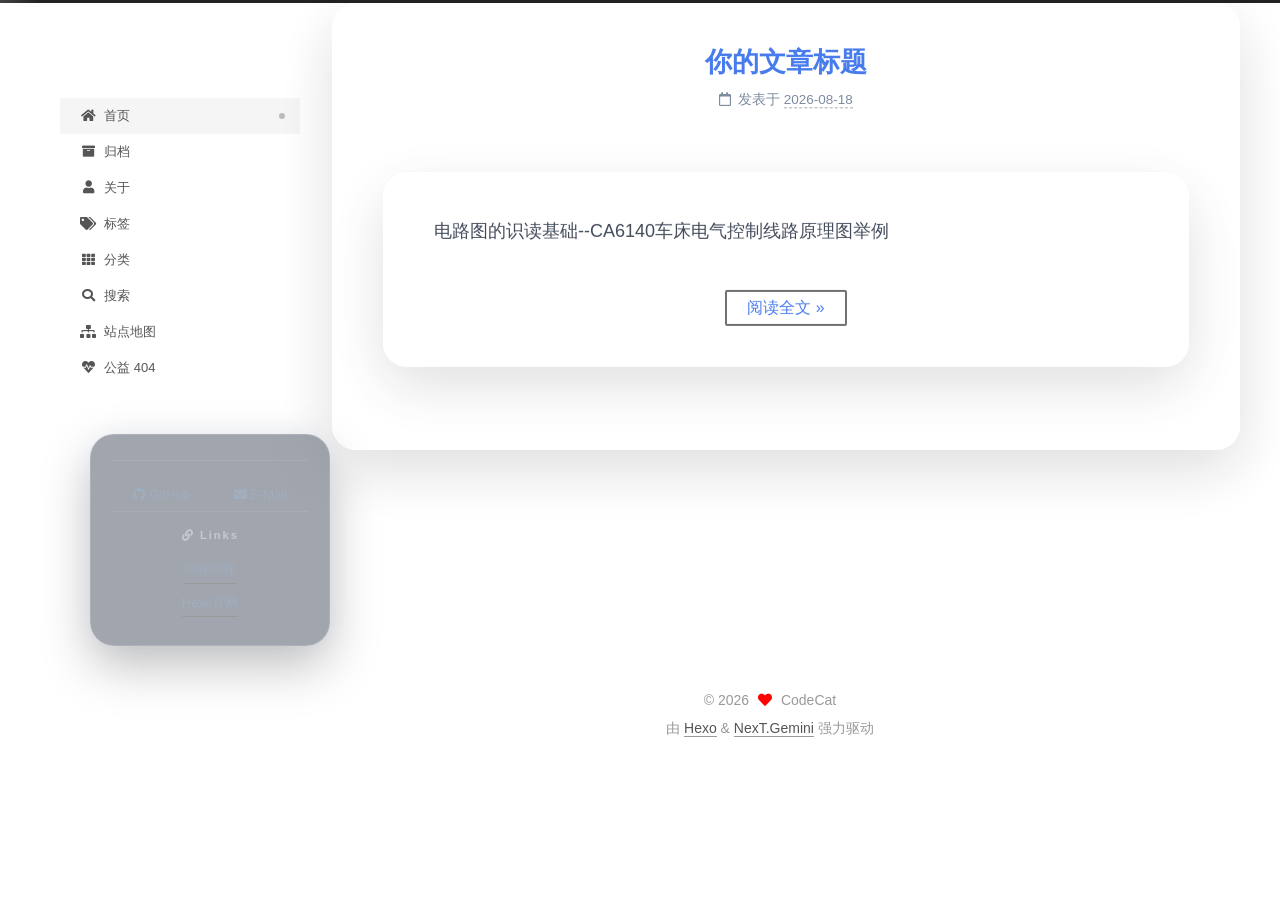
==== commit f97955e1: "Site updated: 2026-08-18 12:40:37" ====
--- a/index.html
+++ b/index.html
@@ -191,7 +191,7 @@
       <header class="post-header">
         <h2 class="post-title" itemprop="name headline">
           
-            <a href="/2026/08/18/%E6%88%91%E7%9A%84%E7%8C%AB%E5%92%AA/" class="post-title-link" itemprop="url">我的猫咪</a>
+            <a href="/2026/08/18/%E6%88%91%E7%9A%84%E7%8C%AB%E5%92%AA/" class="post-title-link" itemprop="url">你的文章标题</a>
         </h2>
 
         <div class="post-meta">
@@ -202,7 +202,7 @@
               <span class="post-meta-item-text">发表于</span>
               
 
-              <time title="创建时间：2026-08-18 14:00:00 / 修改时间：11:48:17" itemprop="dateCreated datePublished" datetime="2026-08-18T14:00:00+08:00">2026-08-18</time>
+              <time title="创建时间：2026-08-18 14:00:00 / 修改时间：12:39:43" itemprop="dateCreated datePublished" datetime="2026-08-18T14:00:00+08:00">2026-08-18</time>
             </span>
 
           
@@ -216,7 +216,7 @@
     <div class="post-body" itemprop="articleBody">
 
       
-          这是我用 Hexo 写的第一篇文章，欢迎来到猫猫的博客！
+          电路图的识读基础--CA6140车床电气控制线路原理图举例
           <!--noindex-->
             <div class="post-button">
               <a class="btn" href="/2026/08/18/%E6%88%91%E7%9A%84%E7%8C%AB%E5%92%AA/#more" rel="contents">
@@ -225,76 +225,6 @@
             </div>
           <!--/noindex-->
         
-      
-    </div>
-
-    
-    
-    
-      <footer class="post-footer">
-        <div class="post-eof"></div>
-      </footer>
-  </article>
-  
-  
-  
-
-      
-  
-  
-  <article itemscope itemtype="http://schema.org/Article" class="post-block" lang="zh-CN">
-    <link itemprop="mainEntityOfPage" href="http://example.com/2026/08/18/hello-world/">
-
-    <span hidden itemprop="author" itemscope itemtype="http://schema.org/Person">
-      <meta itemprop="image" content="https://cdn-icons-png.flaticon.com/512/616/408/616408.png">
-      <meta itemprop="name" content="CodeCat">
-      <meta itemprop="description" content="一个涉及多方面的博客">
-    </span>
-
-    <span hidden itemprop="publisher" itemscope itemtype="http://schema.org/Organization">
-      <meta itemprop="name" content="CodeCat's Blog">
-    </span>
-      <header class="post-header">
-        <h2 class="post-title" itemprop="name headline">
-          
-            <a href="/2026/08/18/hello-world/" class="post-title-link" itemprop="url">Hello World</a>
-        </h2>
-
-        <div class="post-meta">
-            <span class="post-meta-item">
-              <span class="post-meta-item-icon">
-                <i class="far fa-calendar"></i>
-              </span>
-              <span class="post-meta-item-text">发表于</span>
-
-              <time title="创建时间：2026-08-18 10:49:06" itemprop="dateCreated datePublished" datetime="2026-08-18T10:49:06+08:00">2026-08-18</time>
-            </span>
-
-          
-
-        </div>
-      </header>
-
-    
-    
-    
-    <div class="post-body" itemprop="articleBody">
-
-      
-          <p>Welcome to <a target="_blank" rel="noopener" href="https://hexo.io/">Hexo</a>! This is your very first post. Check <a target="_blank" rel="noopener" href="https://hexo.io/docs/">documentation</a> for more info. If you get any problems when using Hexo, you can find the answer in <a target="_blank" rel="noopener" href="https://hexo.io/docs/troubleshooting.html">troubleshooting</a> or you can ask me on <a target="_blank" rel="noopener" href="https://github.com/hexojs/hexo/issues">GitHub</a>.</p>
-<h2 id="Quick-Start"><a href="#Quick-Start" class="headerlink" title="Quick Start"></a>Quick Start</h2><h3 id="Create-a-new-post"><a href="#Create-a-new-post" class="headerlink" title="Create a new post"></a>Create a new post</h3><figure class="highlight bash"><table><tr><td class="gutter"><pre><span class="line">1</span><br></pre></td><td class="code"><pre><span class="line">$ hexo new <span class="string">&quot;My New Post&quot;</span></span><br></pre></td></tr></table></figure>
-
-<p>More info: <a target="_blank" rel="noopener" href="https://hexo.io/docs/writing.html">Writing</a></p>
-<h3 id="Run-server"><a href="#Run-server" class="headerlink" title="Run server"></a>Run server</h3><figure class="highlight bash"><table><tr><td class="gutter"><pre><span class="line">1</span><br></pre></td><td class="code"><pre><span class="line">$ hexo server</span><br></pre></td></tr></table></figure>
-
-<p>More info: <a target="_blank" rel="noopener" href="https://hexo.io/docs/server.html">Server</a></p>
-<h3 id="Generate-static-files"><a href="#Generate-static-files" class="headerlink" title="Generate static files"></a>Generate static files</h3><figure class="highlight bash"><table><tr><td class="gutter"><pre><span class="line">1</span><br></pre></td><td class="code"><pre><span class="line">$ hexo generate</span><br></pre></td></tr></table></figure>
-
-<p>More info: <a target="_blank" rel="noopener" href="https://hexo.io/docs/generating.html">Generating</a></p>
-<h3 id="Deploy-to-remote-sites"><a href="#Deploy-to-remote-sites" class="headerlink" title="Deploy to remote sites"></a>Deploy to remote sites</h3><figure class="highlight bash"><table><tr><td class="gutter"><pre><span class="line">1</span><br></pre></td><td class="code"><pre><span class="line">$ hexo deploy</span><br></pre></td></tr></table></figure>
-
-<p>More info: <a target="_blank" rel="noopener" href="https://hexo.io/docs/one-command-deployment.html">Deployment</a></p>
-
       
     </div>
 
@@ -377,9 +307,13 @@
       <div class="site-state-item site-state-posts">
           <a href="/archives/">
         
-          <span class="site-state-item-count">2</span>
+          <span class="site-state-item-count">1</span>
           <span class="site-state-item-name">日志</span>
         </a>
+      </div>
+      <div class="site-state-item site-state-tags">
+        <span class="site-state-item-count">1</span>
+        <span class="site-state-item-name">标签</span>
       </div>
   </nav>
 </div>
--- a/css/main.css
+++ b/css/main.css
@@ -1197,7 +1197,7 @@
 }
 .links-of-author a::before,
 .links-of-author span.exturl::before {
-  background: #6929ff;
+  background: #53ddff;
   border-radius: 50%;
   content: ' ';
   display: inline-block;
